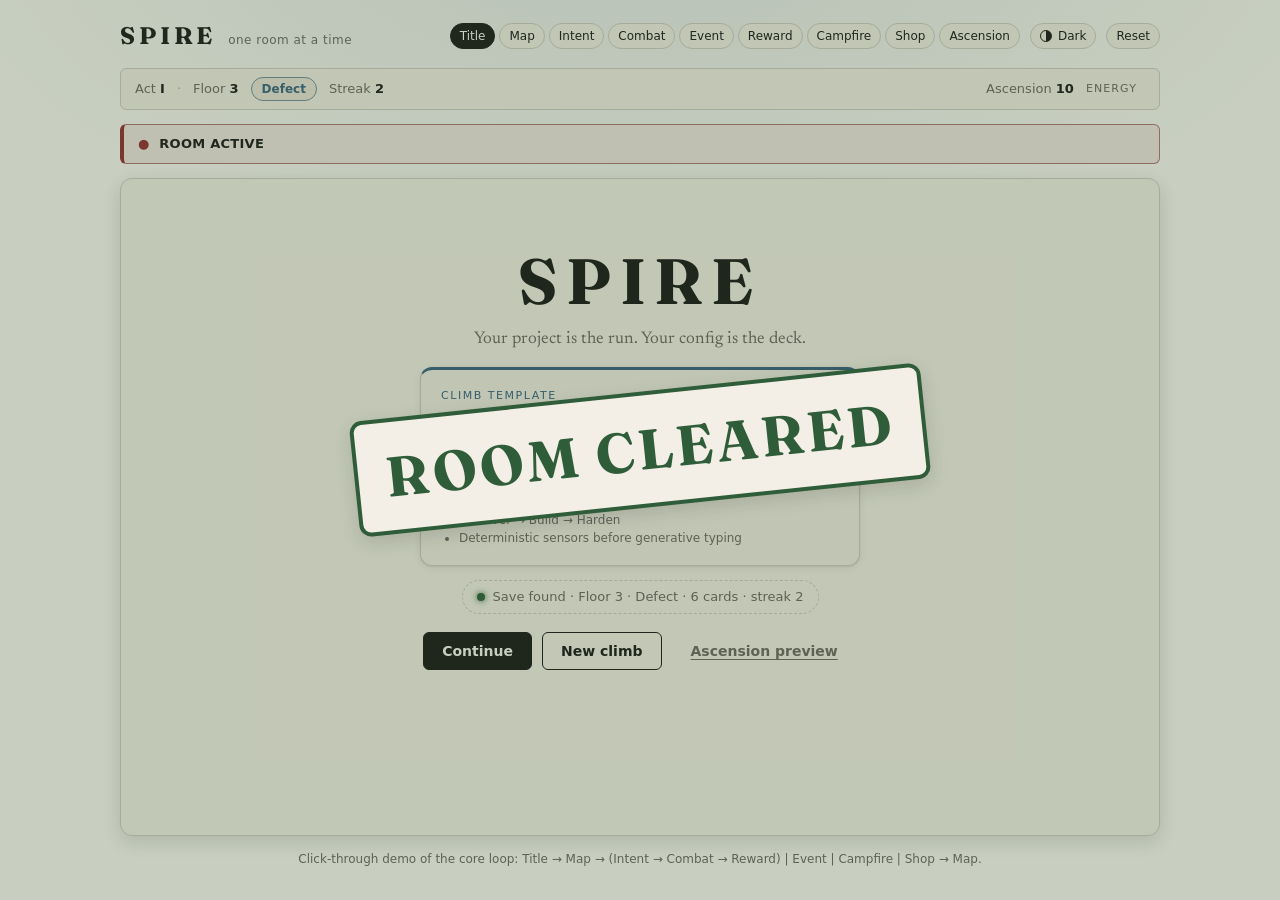
==== design/spire-ai/ui/demo/index.html @ dce278c0 "Add polished interactive Spire UI demo covering all nine facets Co-authored-by: halpie <hhalperin@us" ====
<!DOCTYPE html>
<html lang="en" data-theme="light">
<head>
  <meta charset="utf-8" />
  <meta name="viewport" content="width=device-width, initial-scale=1" />
  <title>Spire · Interactive demo</title>
  <meta name="description" content="Interactive click-through demo of the Spire roguelike UI — every facet, one room at a time." />
  <link rel="preconnect" href="https://fonts.googleapis.com" />
  <link rel="preconnect" href="https://fonts.gstatic.com" crossorigin />
  <link href="https://fonts.googleapis.com/css2?family=Fraunces:opsz,wght@9..144,500;9..144,600;9..144,700&family=Newsreader:opsz,wght@6..72,400;6..72,500&family=IBM+Plex+Mono:wght@400;500&display=swap" rel="stylesheet" />
  <link rel="stylesheet" href="demo.css" />
</head>
<body>
  <div class="app-shell">
    <!-- ====== TOP BAR ====== -->
    <header class="topbar">
      <div class="topbar-left">
        <span class="wordmark">SPIRE</span>
        <span class="wordmark-sub">one room at a time</span>
      </div>
      <div class="topbar-right">
        <nav class="jump" aria-label="Jump to facet">
          <button type="button" class="jump-btn" data-go="title">Title</button>
          <button type="button" class="jump-btn" data-go="map">Map</button>
          <button type="button" class="jump-btn" data-go="intent">Intent</button>
          <button type="button" class="jump-btn" data-go="combat">Combat</button>
          <button type="button" class="jump-btn" data-go="event">Event</button>
          <button type="button" class="jump-btn" data-go="reward">Reward</button>
          <button type="button" class="jump-btn" data-go="campfire">Campfire</button>
          <button type="button" class="jump-btn" data-go="shop">Shop</button>
          <button type="button" class="jump-btn" data-go="ascension">Ascension</button>
        </nav>
        <button type="button" class="icon-btn" id="btn-theme" aria-label="Toggle dark theme" title="Toggle theme">
          <span class="theme-dot"></span><span id="theme-label">Dark</span>
        </button>
        <button type="button" class="icon-btn" id="btn-reset" title="Reset run">Reset</button>
      </div>
    </header>

    <!-- ====== RUN CHROME ====== -->
    <div class="chrome" id="chrome" hidden>
      <span class="chrome-item">Act <strong id="chrome-act">I</strong></span>
      <span class="dot">·</span>
      <span class="chrome-item">Floor <strong id="chrome-floor">3</strong></span>
      <span class="chip class-chip" id="chrome-class">Defect</span>
      <span class="chrome-item">Streak <strong id="chrome-streak">2</strong></span>
      <span class="chrome-item chrome-asc">Ascension <strong id="chrome-asc">10</strong></span>
      <span class="chrome-energy" id="chrome-energy" hidden>
        <span class="chrome-energy-label">Energy</span>
        <span class="orb-row" id="chrome-orbs"></span>
      </span>
    </div>

    <!-- ====== ACTIVE-ROOM BANNER ====== -->
    <div class="banner" id="banner" role="status" hidden>
      <span class="banner-mark" aria-hidden="true">●</span>
      <span class="banner-text" id="banner-text">ROOM ACTIVE</span>
      <span class="banner-actions" id="banner-actions"></span>
    </div>

    <!-- ====== STAGE ====== -->
    <main class="stage" id="stage">

      <!-- ---------- TITLE ---------- -->
      <section class="screen is-active" data-screen="title" data-facet="map" aria-label="Title screen">
        <div class="title-hero">
          <div class="title-wordmark">SPIRE</div>
          <p class="title-tag">Your project is the run. Your config is the deck.</p>

          <article class="climb-card" tabindex="0">
            <div class="climb-card-tag">Climb template</div>
            <h2>Ship the stub</h2>
            <p>Act I · class detects on begin. The hero is the climb card, not splash art.</p>
            <ul class="climb-meta">
              <li>Discover → Build → Harden</li>
              <li>Deterministic sensors before generative typing</li>
            </ul>
          </article>

          <div class="save-strip" id="save-strip">
            <span class="save-dot" aria-hidden="true"></span>
            <span>Save found · Floor <span data-bind="floor">3</span> · Defect · <span data-bind="deck">6</span> cards · streak <span data-bind="streak">2</span></span>
          </div>

          <div class="title-actions">
            <button type="button" class="btn btn-solid" data-go="map">Continue</button>
            <button type="button" class="btn btn-ghost" data-action="new-climb">New climb</button>
            <button type="button" class="btn btn-link" data-go="ascension">Ascension preview</button>
          </div>
        </div>
      </section>

      <!-- ---------- MAP ---------- -->
      <section class="screen" data-screen="map" data-facet="map" aria-label="Map">
        <div class="facet-tab">Map</div>
        <div class="map-layout">
          <div class="map-graph-wrap">
            <h3 class="section-h">The climb</h3>
            <div class="map-graph" id="map-graph" role="group" aria-label="Map nodes"></div>
            <p class="hint">Shapes encode kind — color is secondary. Only reachable nodes are hittable.</p>
          </div>
          <aside class="map-rail">
            <h3 class="section-h">Selected · <span id="map-kind">—</span></h3>
            <p class="map-title" id="map-title"><strong>Pick a node</strong></p>
            <p class="map-prior" id="map-prior"></p>
            <p class="hint" id="map-hint">Hint only — not an order.</p>
            <div class="rail-actions">
              <button type="button" class="btn btn-solid" id="btn-enter" disabled>Enter node</button>
              <button type="button" class="btn btn-ghost" data-action="refresh-prior">Refresh prior</button>
            </div>
          </aside>
        </div>
      </section>

      <!-- ---------- INTENT ---------- -->
      <section class="screen" data-screen="intent" data-facet="intent" aria-label="Intent">
        <div class="facet-tab">Intent</div>
        <div class="intent-hero">
          <div class="enemy-sigil" id="intent-sigil" aria-hidden="true"></div>
          <div class="enemy-meta">
            <div class="enemy-kind" id="intent-kind">Elite · bug room</div>
            <h1 class="enemy-name" id="intent-name">Flaky Suite</h1>
          </div>
        </div>
        <div class="intent-bar" id="intent-bar">
          <span class="intent-icon" aria-hidden="true">⚠</span>
          <span><strong>Intent:</strong> <span id="intent-text">Will fail CI randomly if ignored.</span></span>
        </div>
        <p class="intent-blurb" id="intent-blurb">Clear by stabilizing the suite — not by quarantining tests.</p>
        <div class="acceptance">
          <div class="acceptance-label">Acceptance</div>
          <code id="intent-acceptance">python -m pytest -q → exit 0</code>
        </div>
        <div class="screen-actions">
          <button type="button" class="btn btn-solid" data-go="combat">Begin combat</button>
          <button type="button" class="btn btn-danger" data-action="flee">Flee</button>
        </div>
      </section>

      <!-- ---------- COMBAT ---------- -->
      <section class="screen" data-screen="combat" data-facet="combat" aria-label="Combat">
        <div class="facet-tab">Combat</div>
        <div class="combat-stage">
          <div class="enemy-block">
            <div class="enemy-sigil sm" id="combat-sigil" aria-hidden="true"></div>
            <div class="enemy-info">
              <h2 class="enemy-name" id="combat-name">Flaky Suite</h2>
              <div class="hp-meter" title="Room stability">
                <div class="hp-fill" id="combat-hp-fill"></div>
                <span class="hp-text" id="combat-hp-text">HP</span>
              </div>
              <div class="telegraph" id="combat-telegraph">Telegraph: CI roulette</div>
            </div>
          </div>
          <p class="combat-log" id="combat-log">Log: waiting for a play…</p>
        </div>

        <div class="hand-dock">
          <div class="hand-dock-head">
            <span class="section-h">Hand · legal only</span>
            <span class="energy-inline">Energy <span class="orb-row" id="combat-orbs"></span></span>
          </div>
          <div class="hand-fan" id="combat-hand"></div>
        </div>

        <div class="screen-actions">
          <button type="button" class="btn btn-solid" data-action="run-acceptance">Run acceptance</button>
          <button type="button" class="btn btn-ghost" data-action="end-turn">End turn</button>
          <button type="button" class="btn btn-danger" data-action="flee">Flee</button>
        </div>
      </section>

      <!-- ---------- EVENT ---------- -->
      <section class="screen" data-screen="event" data-facet="event" aria-label="Event">
        <div class="facet-tab">Event</div>
        <div class="event-hero">
          <h1 id="event-title">Just One More Requirement</h1>
          <p id="event-body">A stakeholder adds a “tiny” must-have before ship. Accepting expands this feature room into an elite.</p>
        </div>
        <div class="choice-stack" id="event-choices"></div>
        <p class="caption">This still counts as the room.</p>
      </section>

      <!-- ---------- REWARD ---------- -->
      <section class="screen" data-screen="reward" data-facet="reward" aria-label="Reward">
        <div class="facet-tab">Reward · Room cleared</div>
        <button type="button" class="skip-hero" id="btn-skip" data-action="skip-reward">
          <span class="skip-kicker">Skipping is skilled play</span>
          <span class="skip-main">Skip — take nothing</span>
        </button>
        <h3 class="section-h offers-h">Offers</h3>
        <div class="offer-row" id="reward-offers"></div>
        <p class="caption" id="reward-caption">Run stats · taken <span data-bind="taken">1</span> / skipped <span data-bind="skips">4</span> · deck <span data-bind="deck">6</span>/12</p>
      </section>

      <!-- ---------- CAMPFIRE ---------- -->
      <section class="screen" data-screen="campfire" data-facet="campfire" aria-label="Campfire">
        <div class="facet-tab">Campfire</div>
        <div class="camp-hero">
          <div class="camp-flame" aria-hidden="true">🔥</div>
          <div>
            <h1>Rest</h1>
            <div class="mode-switch" id="camp-modes" role="group" aria-label="Campfire mode">
              <button type="button" class="mode-btn is-on" data-action="camp-mode" data-mode="prune">Prune</button>
              <button type="button" class="mode-btn" data-action="camp-mode" data-mode="upgrade">Upgrade</button>
              <button type="button" class="mode-btn" data-action="camp-mode" data-mode="rest">Rest only</button>
            </div>
            <p class="hint" id="camp-hint">Burn dead weight. Unplayed cards sort first.</p>
          </div>
        </div>
        <div class="camp-list" id="camp-list"></div>
        <div class="screen-actions">
          <button type="button" class="btn btn-solid" id="btn-camp-confirm" disabled>Confirm prune</button>
          <button type="button" class="btn btn-ghost" data-action="camp-leave">Leave</button>
        </div>
      </section>

      <!-- ---------- SHOP ---------- -->
      <section class="screen" data-screen="shop" data-facet="shop" aria-label="Shop">
        <div class="facet-tab">Shop · Focus tokens <span data-bind="tokens">4</span></div>
        <div class="pack-hero">
          <div class="pack-brand" aria-hidden="true">TD</div>
          <div>
            <h1>Testing Discipline</h1>
            <p>Pack identity — cards that keep a suite honest.</p>
          </div>
        </div>
        <div class="ware-grid" id="shop-wares"></div>
        <p class="caption" id="shop-cap">Deck <span data-bind="deck">6</span>/12 · soft cap warns before overflow.</p>
        <div class="screen-actions">
          <button type="button" class="btn btn-solid" id="btn-buy" disabled>Buy selected</button>
          <button type="button" class="btn btn-ghost" data-action="shop-leave">Leave shop</button>
        </div>
      </section>

      <!-- ---------- ASCENSION ---------- -->
      <section class="screen" data-screen="ascension" data-facet="ascension" aria-label="Ascension">
        <div class="facet-tab">Ascension</div>
        <div class="asc-layout">
          <div class="asc-ladder" id="asc-ladder" role="group" aria-label="Ascension ladder"></div>
          <aside class="asc-detail">
            <h3 class="section-h">Selected · <span id="asc-label">A10</span></h3>
            <p id="asc-blurb">Lint and tests can block Stop. Coverage not yet enforced. Ascension only moves when you apply.</p>
            <div class="rail-actions">
              <button type="button" class="btn btn-solid" id="btn-apply-asc">Apply A10</button>
              <button type="button" class="btn btn-ghost" data-action="asc-cancel">Cancel</button>
            </div>
          </aside>
        </div>
      </section>

    </main>

    <footer class="foot">
      <span>Click-through demo of the core loop: Title → Map → (Intent → Combat → Reward) | Event | Campfire | Shop → Map.</span>
    </footer>
  </div>

  <!-- clear fanfare overlay -->
  <div class="fanfare" id="fanfare" hidden><span class="fanfare-stamp">ROOM CLEARED</span></div>

  <!-- toast -->
  <div class="toast" id="toast" role="status" aria-live="polite"></div>

  <script src="demo.js"></script>
</body>
</html>
---- design/spire-ai/ui/demo/demo.css ----
/* Spire — interactive demo styling.
   Builds on DESIGN_SYSTEM.md (paper/ink, one accent at a time, geometry over
   gradients). Adds StS-style interaction feel + an optional dark theme. */

/* ============================ TOKENS ============================ */
:root {
  /* palette (light "manuscript") */
  --paper: #f3efe6;
  --paper-2: #ece6da;
  --ink: #1c1916;
  --ink-soft: #2c2822;
  --muted: #6b645c;
  --line: #c9c1b4;
  --panel: #ebe4d8;
  --panel-2: #e2dacb;
  --danger: #8f2d2d;
  --safe: #2f5d3a;
  --gold: #9a7b34;

  /* class accents */
  --class-defect: #3a5f7a;
  --class-silent: #4a6741;
  --class-ironclad: #8a4b2e;
  --class-watcher: #5c4d7a;
  --class-colorless: #6b645c;

  /* facet accents */
  --facet-map: #3a5f7a;
  --facet-intent: #8a4b2e;
  --facet-combat: #8f2d2d;
  --facet-reward: #2f5d3a;
  --facet-campfire: #a65d2e;
  --facet-shop: #5c4d7a;
  --facet-ascension: #1c1916;
  --facet-event: #4a6741;

  --facet: var(--facet-map);
  --facet-tint: color-mix(in srgb, var(--facet) 12%, var(--paper));

  /* structure */
  --radius: 6px;
  --radius-lg: 12px;
  --shadow-1: 0 1px 2px rgba(28, 25, 22, 0.08), 0 2px 8px rgba(28, 25, 22, 0.06);
  --shadow-2: 0 6px 18px rgba(28, 25, 22, 0.14);
  --shadow-card: 0 10px 26px rgba(28, 25, 22, 0.22);

  /* type */
  --font-display: "Fraunces", "Iowan Old Style", Georgia, serif;
  --font-body: "Newsreader", Georgia, "Times New Roman", serif;
  --font-ui: ui-sans-serif, system-ui, "Segoe UI", Roboto, sans-serif;
  --font-mono: "IBM Plex Mono", ui-monospace, "SFMono-Regular", monospace;

  /* motion */
  --t-fast: 150ms;
  --t-mid: 280ms;
  --t-slow: 420ms;
  --ease: cubic-bezier(0.22, 0.61, 0.36, 1);
}

[data-theme="dark"] {
  --paper: #14110f;
  --paper-2: #1b1714;
  --ink: #f1ead9;
  --ink-soft: #ddd4c1;
  --muted: #9a9084;
  --line: #3a332c;
  --panel: #211c18;
  --panel-2: #2a231d;
  --danger: #d06a5b;
  --safe: #6fae7d;
  --gold: #d8b25f;

  --class-defect: #7fb0d0;
  --facet-map: #7fb0d0;
  --facet-intent: #d79a6a;
  --facet-combat: #d76a5f;
  --facet-reward: #7fc292;
  --facet-campfire: #e0955a;
  --facet-shop: #a996d6;
  --facet-ascension: #e8dcc4;
  --facet-event: #8fb583;

  --shadow-1: 0 1px 2px rgba(0, 0, 0, 0.5);
  --shadow-2: 0 8px 24px rgba(0, 0, 0, 0.55);
  --shadow-card: 0 14px 34px rgba(0, 0, 0, 0.6);
  --facet-tint: color-mix(in srgb, var(--facet) 16%, var(--paper));
}

* { box-sizing: border-box; }

html, body { height: 100%; }

body {
  margin: 0;
  font-family: var(--font-body);
  background:
    radial-gradient(1200px 600px at 50% -10%, var(--facet-tint), transparent 60%),
    var(--paper);
  color: var(--ink);
  line-height: 1.5;
  transition: background-color var(--t-mid) var(--ease);
  -webkit-font-smoothing: antialiased;
}

h1, h2, h3 { font-family: var(--font-display); font-weight: 600; margin: 0; }

/* ============================ SHELL ============================ */
.app-shell {
  max-width: 1080px;
  margin: 0 auto;
  padding: 18px 20px 32px;
  min-height: 100%;
  display: flex;
  flex-direction: column;
  gap: 14px;
}

.topbar {
  display: flex;
  align-items: center;
  justify-content: space-between;
  gap: 16px;
  flex-wrap: wrap;
}
.topbar-left { display: flex; align-items: baseline; gap: 12px; }
.wordmark {
  font-family: var(--font-display);
  font-weight: 700;
  font-size: 24px;
  letter-spacing: 0.16em;
}
.wordmark-sub { font-family: var(--font-ui); font-size: 12px; color: var(--muted); letter-spacing: 0.04em; }

.topbar-right { display: flex; align-items: center; gap: 10px; flex-wrap: wrap; }
.jump { display: flex; gap: 4px; flex-wrap: wrap; }
.jump-btn, .icon-btn {
  font-family: var(--font-ui);
  font-size: 12px;
  border: 1px solid var(--line);
  background: var(--panel);
  color: var(--ink);
  padding: 5px 9px;
  border-radius: 999px;
  cursor: pointer;
  transition: background-color var(--t-fast) var(--ease), border-color var(--t-fast) var(--ease), color var(--t-fast) var(--ease);
}
.jump-btn:hover, .icon-btn:hover { border-color: var(--ink); }
.jump-btn.is-current { background: var(--ink); color: var(--paper); border-color: var(--ink); }
.icon-btn { display: inline-flex; align-items: center; gap: 6px; }
.theme-dot {
  width: 12px; height: 12px; border-radius: 50%;
  border: 1px solid var(--ink);
  background: conic-gradient(var(--ink) 0 50%, transparent 50% 100%);
}

/* ============================ CHROME ============================ */
.chrome {
  display: flex; align-items: center; gap: 12px; flex-wrap: wrap;
  font-family: var(--font-ui); font-size: 13px; color: var(--muted);
  padding: 8px 14px;
  border: 1px solid var(--line);
  border-radius: var(--radius);
  background: var(--panel);
}
.chrome strong { color: var(--ink); font-weight: 600; }
.chrome .dot { opacity: 0.5; }
.chip {
  font-family: var(--font-ui); font-size: 12px;
  padding: 2px 10px; border-radius: 999px;
  border: 1px solid var(--line); background: var(--panel-2); color: var(--ink);
}
.class-chip { border-color: color-mix(in srgb, var(--class-defect) 60%, var(--line)); color: var(--class-defect); font-weight: 600; }
.chrome-asc { margin-left: auto; }
.chrome-energy { display: inline-flex; align-items: center; gap: 8px; }
.chrome-energy-label { text-transform: uppercase; letter-spacing: 0.1em; font-size: 11px; }

.orb-row { display: inline-flex; gap: 5px; align-items: center; }
.orb {
  width: 16px; height: 16px; border-radius: 50%;
  border: 1.5px solid var(--facet-combat);
  background: radial-gradient(circle at 35% 30%, color-mix(in srgb, var(--facet-combat) 70%, white), var(--facet-combat));
  box-shadow: 0 0 6px color-mix(in srgb, var(--facet-combat) 40%, transparent);
}
.orb.spent { background: transparent; box-shadow: none; opacity: 0.4; }

/* ============================ BANNER ============================ */
.banner {
  display: flex; align-items: center; gap: 10px;
  border: 1px solid color-mix(in srgb, var(--facet-combat) 55%, var(--line));
  border-left: 4px solid var(--facet-combat);
  background: color-mix(in srgb, var(--facet-combat) 10%, var(--paper));
  padding: 9px 14px; border-radius: var(--radius);
  font-family: var(--font-ui); font-size: 13px;
}
.banner-mark { color: var(--facet-combat); animation: pulse 1.6s var(--ease) infinite; }
.banner-text { font-weight: 600; letter-spacing: 0.02em; }
.banner-actions { margin-left: auto; display: flex; gap: 10px; align-items: center; }
.banner-actions a { color: var(--ink); font-weight: 600; cursor: pointer; }
.banner-actions .flee-link { color: var(--danger); }

/* ============================ STAGE ============================ */
.stage {
  position: relative;
  border: 1px solid var(--line);
  border-radius: var(--radius-lg);
  background: var(--paper-2);
  box-shadow: var(--shadow-2);
  min-height: 560px;
  overflow: hidden;
  flex: 1;
}

.screen {
  display: none;
  flex-direction: column;
  gap: 16px;
  padding: 26px 28px 24px;
  min-height: 560px;
}
.screen.is-active { display: flex; animation: screen-in var(--t-mid) var(--ease); }

.facet-tab {
  align-self: flex-start;
  font-family: var(--font-ui);
  font-size: 11px; letter-spacing: 0.16em; text-transform: uppercase;
  color: var(--paper);
  background: var(--facet);
  padding: 5px 12px; border-radius: 999px;
  box-shadow: var(--shadow-1);
}
.section-h {
  font-family: var(--font-ui); font-size: 12px; font-weight: 600;
  letter-spacing: 0.12em; text-transform: uppercase; color: var(--muted);
}
.hint { font-family: var(--font-ui); font-size: 12px; color: var(--muted); margin: 0; }
.caption { font-family: var(--font-ui); font-size: 12px; color: var(--muted); margin: 0; }

/* ============================ BUTTONS ============================ */
.btn {
  font-family: var(--font-ui); font-size: 14px; font-weight: 600;
  border: 1.5px solid var(--ink);
  background: var(--ink); color: var(--paper);
  padding: 10px 18px; border-radius: var(--radius);
  cursor: pointer;
  transition: transform var(--t-fast) var(--ease), box-shadow var(--t-fast) var(--ease),
    background-color var(--t-fast) var(--ease), opacity var(--t-fast) var(--ease);
}
.btn:hover { transform: translateY(-1px); box-shadow: var(--shadow-1); }
.btn:active { transform: translateY(0); }
.btn:focus-visible { outline: 2px solid var(--facet); outline-offset: 2px; }
.btn:disabled { opacity: 0.4; cursor: not-allowed; transform: none; box-shadow: none; }
.btn-ghost { background: transparent; color: var(--ink); }
.btn-danger { background: transparent; border-color: var(--danger); color: var(--danger); }
.btn-link { background: transparent; border-color: transparent; color: var(--muted); text-decoration: underline; text-underline-offset: 3px; }
.btn-link:hover { color: var(--ink); box-shadow: none; }

.screen-actions { margin-top: auto; display: flex; gap: 10px; flex-wrap: wrap; align-items: center; }
.rail-actions { display: flex; gap: 10px; flex-wrap: wrap; margin-top: 14px; }

/* ============================ TITLE ============================ */
.title-hero { display: flex; flex-direction: column; align-items: center; text-align: center; gap: 14px; margin: auto 0; }
.title-wordmark { font-family: var(--font-display); font-weight: 700; font-size: 64px; letter-spacing: 0.14em; line-height: 1; }
.title-tag { font-size: 17px; color: var(--muted); margin: 0; }
.climb-card {
  width: min(440px, 100%); text-align: left;
  border: 1px solid var(--line); border-top: 3px solid var(--facet-map);
  background: var(--panel); border-radius: var(--radius-lg);
  padding: 18px 20px; box-shadow: var(--shadow-1);
  transition: transform var(--t-fast) var(--ease), box-shadow var(--t-fast) var(--ease);
}
.climb-card:hover, .climb-card:focus-visible { transform: translateY(-3px); box-shadow: var(--shadow-2); outline: none; }
.climb-card-tag { font-family: var(--font-ui); font-size: 11px; letter-spacing: 0.14em; text-transform: uppercase; color: var(--facet-map); }
.climb-card h2 { font-size: 26px; margin: 4px 0 6px; }
.climb-card p { margin: 0 0 10px; color: var(--muted); }
.climb-meta { font-family: var(--font-ui); font-size: 12px; color: var(--muted); margin: 0; padding-left: 18px; }
.save-strip {
  display: inline-flex; align-items: center; gap: 8px;
  font-family: var(--font-ui); font-size: 13px; color: var(--muted);
  border: 1px dashed var(--line); border-radius: 999px; padding: 6px 14px;
}
.save-dot { width: 8px; height: 8px; border-radius: 50%; background: var(--safe); box-shadow: 0 0 6px var(--safe); }
.title-actions { display: flex; gap: 10px; flex-wrap: wrap; justify-content: center; margin-top: 4px; }

/* ============================ MAP ============================ */
.map-layout { display: grid; grid-template-columns: 1.5fr 1fr; gap: 22px; flex: 1; }
.map-graph-wrap { display: flex; flex-direction: column; gap: 12px; }
.map-graph {
  position: relative; flex: 1;
  display: flex; align-items: center; gap: 0; flex-wrap: nowrap;
  padding: 24px 8px; overflow-x: auto;
  border: 1px solid var(--line); border-radius: var(--radius-lg);
  background:
    linear-gradient(90deg, transparent, color-mix(in srgb, var(--facet-map) 5%, transparent)),
    var(--panel);
}
.map-seg { display: flex; align-items: center; }
.map-link { width: 34px; height: 3px; background: var(--line); border-radius: 3px; }
.map-link.lit { background: var(--facet-map); }
.node {
  position: relative; flex: none;
  width: 52px; height: 52px;
  display: grid; place-items: center;
  border: 2px solid var(--ink); background: var(--panel-2);
  color: var(--ink); font-family: var(--font-ui); font-size: 11px; font-weight: 600;
  cursor: pointer; appearance: none;
  transition: transform var(--t-fast) var(--ease), box-shadow var(--t-fast) var(--ease), background-color var(--t-fast) var(--ease);
}
.node.circle { border-radius: 50%; }
.node.diamond { border-radius: 4px; transform: rotate(45deg); }
.node.diamond span { transform: rotate(-45deg); }
.node.hex { clip-path: polygon(25% 6%, 75% 6%, 100% 50%, 75% 94%, 25% 94%, 0 50%); }
.node.camp { border-radius: 12px; }
.node.boss { width: 66px; height: 66px; border-width: 3px; border-radius: 50%; box-shadow: inset 0 0 0 3px var(--paper-2); }
.node.done { opacity: 0.4; border-style: dashed; }
.node.reachable { border-color: var(--facet-map); box-shadow: 0 0 0 4px color-mix(in srgb, var(--facet-map) 22%, transparent); animation: node-pulse 2s var(--ease) infinite; }
.node.reachable.circle, .node.reachable.diamond, .node.reachable.hex, .node.reachable.camp, .node.reachable.boss { color: var(--facet-map); }
.node:hover:not(:disabled) { transform: scale(1.08); }
.node.diamond:hover:not(:disabled) { transform: rotate(45deg) scale(1.08); }
.node.selected { background: var(--facet-map); color: var(--paper); border-color: var(--facet-map); animation: none; }
.node.selected span { color: var(--paper); }
.node:disabled { cursor: not-allowed; }
.node:not(.reachable):not(.selected):disabled { opacity: 0.34; }
.node:focus-visible { outline: 2px solid var(--facet-map); outline-offset: 3px; }

.map-rail {
  border: 1px solid var(--line); border-radius: var(--radius-lg);
  background: var(--panel); padding: 18px; display: flex; flex-direction: column;
}
.map-title { font-family: var(--font-body); font-size: 18px; margin: 8px 0 6px; }
.map-prior { font-family: var(--font-ui); font-size: 13px; color: var(--muted); margin: 0 0 6px; }

/* ============================ INTENT ============================ */
.intent-hero { display: flex; align-items: center; gap: 18px; }
.enemy-sigil {
  width: 96px; height: 96px; flex: none; border-radius: 18px;
  border: 2px solid var(--facet-intent);
  background:
    radial-gradient(circle at 30% 25%, color-mix(in srgb, var(--facet-intent) 30%, var(--panel)), var(--panel)),
    var(--panel);
  box-shadow: inset 0 0 0 6px var(--paper-2), var(--shadow-1);
  position: relative;
}
.enemy-sigil::after {
  content: ""; position: absolute; inset: 26px;
  border: 3px solid var(--facet-intent); border-radius: 6px; transform: rotate(45deg); opacity: 0.7;
}
.enemy-sigil.sm { width: 64px; height: 64px; border-radius: 12px; }
.enemy-sigil.sm::after { inset: 16px; border-width: 2px; }
.enemy-kind { font-family: var(--font-ui); font-size: 12px; letter-spacing: 0.1em; text-transform: uppercase; color: var(--facet-intent); }
.enemy-name { font-size: 34px; letter-spacing: 0.02em; }
.intent-bar {
  display: flex; align-items: center; gap: 10px;
  border: 2px solid var(--ink); border-radius: var(--radius);
  background: var(--panel); padding: 12px 14px; font-size: 16px;
  animation: intent-reveal var(--t-slow) var(--ease);
}
.intent-icon { color: var(--facet-intent); font-size: 18px; }
.intent-blurb { margin: 0; color: var(--muted); max-width: 54ch; }
.acceptance { border-radius: var(--radius); overflow: hidden; border: 1px solid var(--ink); max-width: 560px; }
.acceptance-label {
  font-family: var(--font-ui); font-size: 11px; letter-spacing: 0.12em; text-transform: uppercase;
  background: var(--ink); color: var(--paper); padding: 5px 12px;
}
.acceptance code {
  display: block; font-family: var(--font-mono); font-size: 13px;
  background: #100e0c; color: #efe7d6; padding: 12px 14px;
}

/* ============================ COMBAT ============================ */
.combat-stage {
  border: 1px solid var(--line); border-radius: var(--radius-lg);
  background: linear-gradient(180deg, color-mix(in srgb, var(--facet-combat) 8%, var(--panel)), var(--panel));
  padding: 18px; display: flex; flex-direction: column; gap: 12px;
}
.enemy-block { display: flex; gap: 16px; align-items: center; }
.enemy-info { flex: 1; }
.enemy-info .enemy-name { font-size: 24px; }
.hp-meter {
  position: relative; height: 20px; margin: 8px 0;
  border: 1.5px solid var(--ink); border-radius: 999px; overflow: hidden; background: var(--panel-2);
}
.hp-fill {
  position: absolute; inset: 0; right: auto; width: 100%;
  background: linear-gradient(90deg, var(--facet-combat), color-mix(in srgb, var(--facet-combat) 70%, var(--danger)));
  transition: width var(--t-slow) var(--ease);
}
.hp-text {
  position: absolute; inset: 0; display: grid; place-items: center;
  font-family: var(--font-ui); font-size: 11px; font-weight: 600; color: var(--paper);
  mix-blend-mode: difference;
}
.telegraph { font-family: var(--font-ui); font-size: 13px; color: var(--facet-combat); font-weight: 600; }
.combat-log { font-family: var(--font-mono); font-size: 12px; color: var(--muted); margin: 0; min-height: 1.4em; }

.hand-dock { display: flex; flex-direction: column; gap: 8px; }
.hand-dock-head { display: flex; align-items: center; justify-content: space-between; }
.energy-inline { font-family: var(--font-ui); font-size: 12px; color: var(--muted); display: inline-flex; gap: 8px; align-items: center; }
.hand-fan {
  display: flex; justify-content: center; align-items: flex-end;
  gap: 0; min-height: 220px; padding: 20px 0 8px; perspective: 1200px;
}
.play-card {
  --rot: 0deg; --ty: 0px; --tx: 0px;
  position: relative; flex: none;
  width: 150px; height: 200px; margin: 0 -18px;
  border: 1px solid var(--ink); border-radius: 12px;
  background: linear-gradient(180deg, var(--paper), var(--panel));
  box-shadow: var(--shadow-card);
  padding: 12px 12px 10px;
  transform: translateX(var(--tx)) translateY(var(--ty)) rotate(var(--rot));
  transform-origin: bottom center;
  transition: transform var(--t-mid) var(--ease), box-shadow var(--t-mid) var(--ease), opacity var(--t-mid) var(--ease);
  cursor: pointer; text-align: left;
}
.play-card:hover:not(:disabled), .play-card:focus-visible:not(:disabled) {
  transform: translateX(var(--tx)) translateY(-28px) rotate(0deg) scale(1.06);
  z-index: 5; outline: none;
}
.play-card:focus-visible { box-shadow: 0 0 0 3px var(--facet-combat), var(--shadow-card); }
.play-card .cost {
  position: absolute; top: -10px; left: -10px;
  width: 32px; height: 32px; border-radius: 50%;
  display: grid; place-items: center;
  font-family: var(--font-ui); font-weight: 700; font-size: 14px;
  color: var(--paper);
  background: radial-gradient(circle at 35% 30%, color-mix(in srgb, var(--facet-combat) 70%, white), var(--facet-combat));
  border: 2px solid var(--paper); box-shadow: var(--shadow-1);
}
.play-card .notch {
  position: absolute; top: 10px; right: 10px;
  width: 10px; height: 10px; transform: rotate(45deg);
  border: 1.5px solid var(--ink);
}
.play-card.rare .notch { background: var(--gold); border-color: var(--gold); }
.play-card.uncommon .notch { background: var(--facet-map); border-color: var(--facet-map); }
.play-card h4 { font-family: var(--font-display); font-size: 15px; margin: 8px 0 6px; }
.play-card .body { font-size: 13px; color: var(--ink-soft); }
.play-card .rtype { position: absolute; bottom: 10px; left: 12px; font-family: var(--font-ui); font-size: 10px; letter-spacing: 0.1em; text-transform: uppercase; color: var(--muted); }
.play-card:disabled { cursor: not-allowed; }
.play-card.illegal { filter: grayscale(0.85); opacity: 0.5; }
.play-card.too-costly { opacity: 0.55; }
.play-card.committing { animation: card-commit var(--t-slow) var(--ease); }

/* ============================ EVENT ============================ */
.event-hero { max-width: 60ch; }
.event-hero h1 { font-size: 30px; margin-bottom: 8px; }
.event-hero p { margin: 0; font-size: 17px; color: var(--ink-soft); }
.choice-stack { display: grid; gap: 10px; max-width: 620px; }
.choice {
  text-align: left; width: 100%;
  border: 1px solid var(--line); border-left: 3px solid var(--facet-event);
  background: var(--panel); border-radius: var(--radius);
  padding: 12px 16px; cursor: pointer;
  font-family: var(--font-body);
  transition: transform var(--t-fast) var(--ease), box-shadow var(--t-fast) var(--ease), border-color var(--t-fast) var(--ease);
}
.choice:hover, .choice:focus-visible { transform: translateX(3px); box-shadow: var(--shadow-1); outline: none; }
.choice.greedy { border-left-color: var(--danger); }
.choice .c-label { font-family: var(--font-display); font-size: 16px; font-weight: 600; display: block; }
.choice .c-consequence { font-family: var(--font-ui); font-size: 13px; color: var(--muted); }

/* ============================ REWARD ============================ */
.skip-hero {
  width: 100%; border: 2px solid var(--safe); border-radius: var(--radius-lg);
  background: color-mix(in srgb, var(--safe) 12%, var(--paper));
  color: var(--ink); padding: 26px; cursor: pointer;
  display: flex; flex-direction: column; align-items: center; gap: 6px;
  transition: transform var(--t-fast) var(--ease), box-shadow var(--t-fast) var(--ease);
}
.skip-hero:hover { transform: translateY(-2px); box-shadow: var(--shadow-2); }
.skip-hero:focus-visible { outline: 3px solid var(--safe); outline-offset: 3px; }
.skip-kicker { font-family: var(--font-ui); font-size: 12px; letter-spacing: 0.12em; text-transform: uppercase; color: var(--safe); }
.skip-main { font-family: var(--font-display); font-size: 30px; font-weight: 700; }
.offers-h { margin-top: 4px; }
.offer-row { display: flex; gap: 14px; flex-wrap: wrap; }
.offer {
  width: 180px; text-align: left;
  border: 1px solid var(--line); border-radius: var(--radius);
  background: var(--panel); padding: 14px; cursor: pointer;
  position: relative;
  transition: transform var(--t-fast) var(--ease), box-shadow var(--t-fast) var(--ease);
}
.offer:hover, .offer:focus-visible { transform: translateY(-3px); box-shadow: var(--shadow-2); outline: none; }
.offer h4 { font-family: var(--font-display); font-size: 16px; margin: 0 0 6px; }
.offer .rarity { font-family: var(--font-ui); font-size: 12px; color: var(--muted); }
.offer .notch { position: absolute; top: 12px; right: 12px; width: 10px; height: 10px; transform: rotate(45deg); border: 1.5px solid var(--ink); }
.offer.rare .notch { background: var(--gold); border-color: var(--gold); }
.offer.uncommon .notch { background: var(--facet-map); border-color: var(--facet-map); }

/* ============================ CAMPFIRE ============================ */
.camp-hero { display: flex; gap: 18px; align-items: center; }
.camp-flame {
  width: 66px; height: 66px; flex: none; display: grid; place-items: center;
  font-size: 30px; border-radius: 16px; background: var(--panel);
  border: 2px solid var(--facet-campfire);
  box-shadow: 0 0 20px color-mix(in srgb, var(--facet-campfire) 30%, transparent);
}
.camp-hero h1 { font-size: 28px; margin-bottom: 8px; }
.mode-switch { display: inline-flex; border: 1px solid var(--line); border-radius: 999px; overflow: hidden; }
.mode-btn {
  font-family: var(--font-ui); font-size: 13px; font-weight: 600;
  border: none; background: var(--panel); color: var(--muted);
  padding: 7px 16px; cursor: pointer; transition: background-color var(--t-fast) var(--ease), color var(--t-fast) var(--ease);
}
.mode-btn + .mode-btn { border-left: 1px solid var(--line); }
.mode-btn.is-on { background: var(--facet-campfire); color: var(--paper); }
.mode-btn:focus-visible { outline: 2px solid var(--facet-campfire); outline-offset: -2px; }
.camp-list { border: 1px solid var(--line); border-radius: var(--radius-lg); background: var(--panel); overflow: hidden; }
.deck-row {
  display: flex; align-items: center; justify-content: space-between; gap: 12px;
  width: 100%; text-align: left; border: none; background: transparent;
  border-bottom: 1px solid var(--line); padding: 12px 16px;
  font-family: var(--font-body); font-size: 15px; color: var(--ink);
  cursor: pointer; transition: background-color var(--t-fast) var(--ease);
}
.deck-row:last-child { border-bottom: none; }
.deck-row:hover:not(:disabled) { background: var(--panel-2); }
.deck-row:disabled { cursor: default; }
.deck-row.selected { background: color-mix(in srgb, var(--facet-campfire) 16%, var(--panel)); box-shadow: inset 3px 0 0 var(--facet-campfire); }
.deck-row .meta { font-family: var(--font-ui); font-size: 12px; color: var(--muted); }
.deck-row .unplayed { color: var(--facet-campfire); font-weight: 600; }

/* ============================ SHOP ============================ */
.pack-hero { display: flex; gap: 16px; align-items: center; }
.pack-brand {
  width: 66px; height: 66px; flex: none; display: grid; place-items: center;
  font-family: var(--font-display); font-weight: 700; font-size: 22px;
  color: var(--paper); background: var(--facet-shop); border-radius: 14px;
  box-shadow: var(--shadow-1);
}
.pack-hero h1 { font-size: 26px; }
.pack-hero p { margin: 4px 0 0; color: var(--muted); }
.ware-grid { display: grid; grid-template-columns: repeat(auto-fill, minmax(180px, 1fr)); gap: 14px; }
.ware {
  text-align: left; border: 1px solid var(--line); border-radius: var(--radius);
  background: var(--panel); padding: 14px; cursor: pointer; position: relative;
  transition: transform var(--t-fast) var(--ease), box-shadow var(--t-fast) var(--ease), border-color var(--t-fast) var(--ease);
}
.ware:hover, .ware:focus-visible { transform: translateY(-3px); box-shadow: var(--shadow-2); outline: none; }
.ware.selected { border-color: var(--facet-shop); box-shadow: 0 0 0 2px color-mix(in srgb, var(--facet-shop) 40%, transparent); }
.ware h4 { font-family: var(--font-display); font-size: 16px; margin: 0 0 6px; }
.ware .kind { font-family: var(--font-ui); font-size: 11px; letter-spacing: 0.1em; text-transform: uppercase; color: var(--muted); }
.ware .price {
  position: absolute; top: 12px; right: 12px;
  font-family: var(--font-ui); font-weight: 700; font-size: 13px; color: var(--gold);
  display: inline-flex; align-items: center; gap: 4px;
}
.ware .price::before { content: "◆"; }

/* ============================ ASCENSION ============================ */
.asc-layout { display: grid; grid-template-columns: 1.3fr 1fr; gap: 22px; flex: 1; }
.asc-ladder { display: flex; flex-direction: column; gap: 8px; }
.rung {
  display: flex; align-items: center; gap: 12px; text-align: left; width: 100%;
  border: 1px solid var(--line); border-radius: var(--radius);
  background: var(--panel); padding: 12px 16px; cursor: pointer;
  font-family: var(--font-body); font-size: 15px; color: var(--ink);
  transition: transform var(--t-fast) var(--ease), border-color var(--t-fast) var(--ease), background-color var(--t-fast) var(--ease);
}
.rung:hover, .rung:focus-visible { transform: translateX(3px); outline: none; border-color: var(--ink); }
.rung.picked { border-color: var(--ink); border-width: 2px; background: var(--paper); box-shadow: var(--shadow-1); }
.rung .tier { font-family: var(--font-display); font-weight: 700; min-width: 46px; }
.rung .applied-tag { margin-left: auto; font-family: var(--font-ui); font-size: 11px; letter-spacing: 0.08em; text-transform: uppercase; color: var(--safe); }
.asc-detail { border: 1px solid var(--line); border-radius: var(--radius-lg); background: var(--panel); padding: 18px; display: flex; flex-direction: column; }
.asc-detail p { color: var(--ink-soft); }

/* ============================ FANFARE / TOAST ============================ */
.fanfare {
  position: fixed; inset: 0; display: grid; place-items: center;
  background: color-mix(in srgb, var(--safe) 22%, transparent);
  z-index: 40; pointer-events: none;
}
.fanfare-stamp {
  font-family: var(--font-display); font-weight: 700; font-size: 56px; letter-spacing: 0.06em;
  color: var(--safe); border: 4px solid var(--safe); border-radius: 12px;
  padding: 12px 28px; background: var(--paper);
  transform: rotate(-6deg); box-shadow: var(--shadow-2);
  animation: stamp var(--t-slow) var(--ease);
}
.toast {
  position: fixed; bottom: 24px; left: 50%; transform: translateX(-50%) translateY(12px);
  background: var(--ink); color: var(--paper);
  font-family: var(--font-ui); font-size: 13px; font-weight: 500;
  padding: 11px 18px; border-radius: 999px; box-shadow: var(--shadow-2);
  opacity: 0; pointer-events: none; z-index: 50;
  transition: opacity var(--t-mid) var(--ease), transform var(--t-mid) var(--ease);
}
.toast.show { opacity: 1; transform: translateX(-50%) translateY(0); }

.foot { font-family: var(--font-ui); font-size: 12px; color: var(--muted); text-align: center; }

/* ============================ ANIMATIONS ============================ */
@keyframes screen-in { from { opacity: 0; transform: translateY(10px); } to { opacity: 1; transform: translateY(0); } }
@keyframes intent-reveal { from { opacity: 0; transform: translateX(-12px); } to { opacity: 1; transform: translateX(0); } }
@keyframes card-commit { 0% { transform: translateY(-28px) scale(1.06); } 40% { transform: translateY(-90px) scale(1.1); opacity: 1; } 100% { transform: translateY(-140px) scale(0.9); opacity: 0; } }
@keyframes pulse { 0%, 100% { opacity: 1; } 50% { opacity: 0.35; } }
@keyframes node-pulse { 0%, 100% { box-shadow: 0 0 0 4px color-mix(in srgb, var(--facet-map) 22%, transparent); } 50% { box-shadow: 0 0 0 8px color-mix(in srgb, var(--facet-map) 10%, transparent); } }
@keyframes stamp { 0% { opacity: 0; transform: rotate(-6deg) scale(1.5); } 30% { opacity: 1; } 100% { opacity: 1; transform: rotate(-6deg) scale(1); } }

/* ============================ RESPONSIVE ============================ */
@media (max-width: 780px) {
  .map-layout, .asc-layout { grid-template-columns: 1fr; }
  .jump { display: none; }
  .title-wordmark { font-size: 46px; }
  .play-card { width: 128px; height: 176px; margin: 0 -12px; }
}

/* ============================ REDUCED MOTION ============================ */
@media (prefers-reduced-motion: reduce) {
  *, *::before, *::after { animation-duration: 0.001ms !important; animation-iteration-count: 1 !important; transition-duration: 0.001ms !important; }
  .screen.is-active { animation: none; }
  .btn:hover, .node:hover, .play-card:hover, .offer:hover, .ware:hover, .choice:hover, .climb-card:hover, .skip-hero:hover { transform: none; }
}
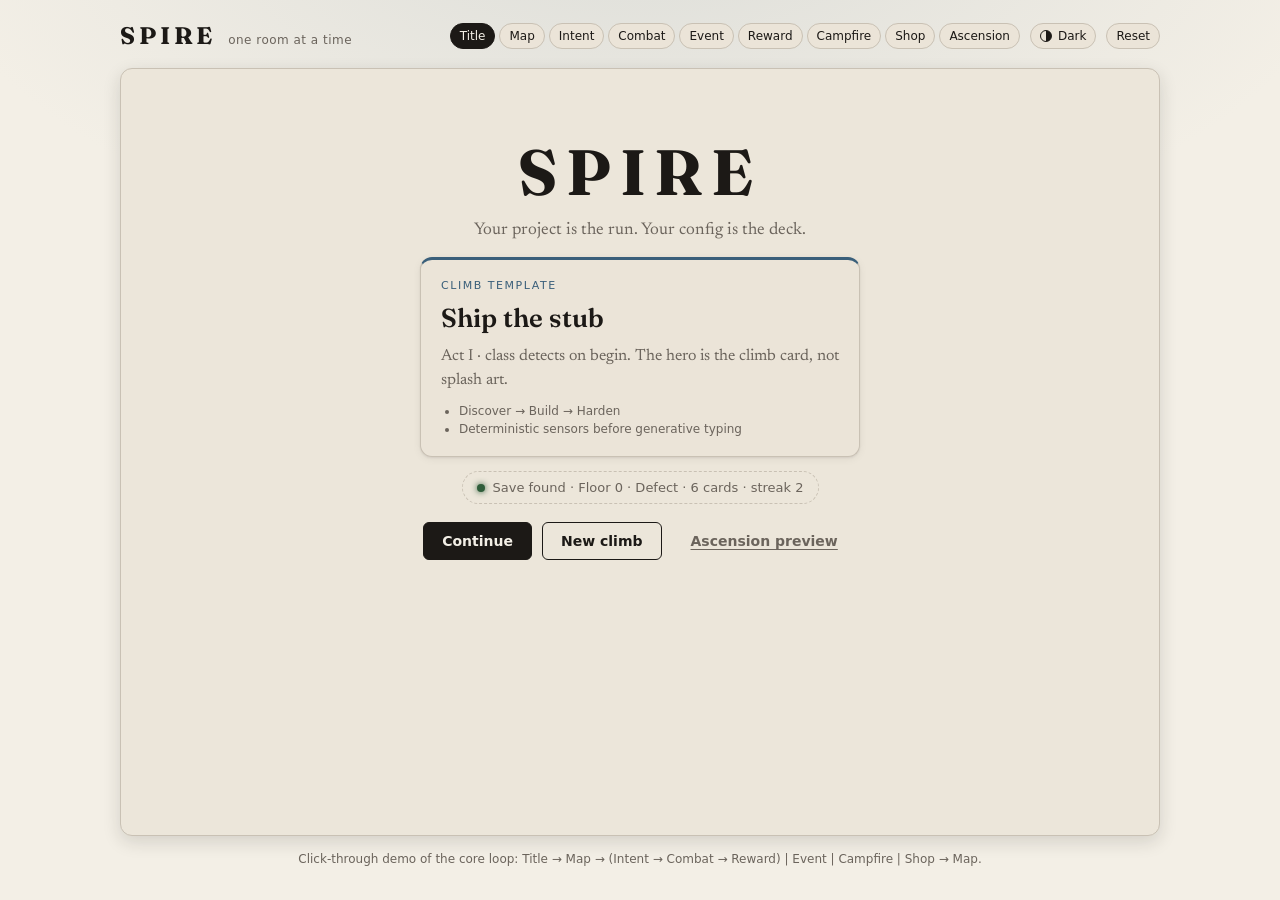
==== commit 33ceefb3: "Wire the demo map to generated branching maps with edge-legal traversal The Map facet now renders a " ====
--- a/design/spire-ai/ui/demo/index.html
+++ b/design/spire-ai/ui/demo/index.html
@@ -44,6 +44,7 @@
       <span class="chrome-item">Floor <strong id="chrome-floor">3</strong></span>
       <span class="chip class-chip" id="chrome-class">Defect</span>
       <span class="chrome-item">Streak <strong id="chrome-streak">2</strong></span>
+      <span class="chrome-item">Deck <strong id="chrome-deck">6/12</strong></span>
       <span class="chrome-item chrome-asc">Ascension <strong id="chrome-asc">10</strong></span>
       <span class="chrome-energy" id="chrome-energy" hidden>
         <span class="chrome-energy-label">Energy</span>
@@ -95,9 +96,15 @@
         <div class="facet-tab">Map</div>
         <div class="map-layout">
           <div class="map-graph-wrap">
-            <h3 class="section-h">The climb</h3>
-            <div class="map-graph" id="map-graph" role="group" aria-label="Map nodes"></div>
-            <p class="hint">Shapes encode kind — color is secondary. Only reachable nodes are hittable.</p>
+            <div class="boss-header">
+              <span class="boss-label">Act boss</span>
+              <strong id="map-boss">Unclear Requirements</strong>
+              <span class="hint" id="map-act">Act I · seed 0</span>
+            </div>
+            <div class="map-graph" id="map-graph">
+              <div class="map-canvas" id="map-canvas" role="group" aria-label="Map nodes"></div>
+            </div>
+            <p class="hint">Floor 1 at the bottom. You may only move along an edge from where you stand.</p>
           </div>
           <aside class="map-rail">
             <h3 class="section-h">Selected · <span id="map-kind">—</span></h3>
@@ -183,10 +190,11 @@
 
       <!-- ---------- REWARD ---------- -->
       <section class="screen" data-screen="reward" data-facet="reward" aria-label="Reward">
-        <div class="facet-tab">Reward · Room cleared</div>
+        <div class="facet-tab" id="reward-tab">Reward · Room cleared</div>
         <button type="button" class="skip-hero" id="btn-skip" data-action="skip-reward">
           <span class="skip-kicker">Skipping is skilled play</span>
-          <span class="skip-main">Skip — take nothing</span>
+          <span class="skip-main" id="skip-main">Skip — take nothing</span>
+          <span class="skip-payout" id="skip-payout">+2 focus</span>
         </button>
         <h3 class="section-h offers-h">Offers</h3>
         <div class="offer-row" id="reward-offers"></div>
@@ -199,13 +207,12 @@
         <div class="camp-hero">
           <div class="camp-flame" aria-hidden="true">🔥</div>
           <div>
-            <h1>Rest</h1>
+            <h1>Campfire</h1>
             <div class="mode-switch" id="camp-modes" role="group" aria-label="Campfire mode">
               <button type="button" class="mode-btn is-on" data-action="camp-mode" data-mode="prune">Prune</button>
-              <button type="button" class="mode-btn" data-action="camp-mode" data-mode="upgrade">Upgrade</button>
-              <button type="button" class="mode-btn" data-action="camp-mode" data-mode="rest">Rest only</button>
-            </div>
-            <p class="hint" id="camp-hint">Burn dead weight. Unplayed cards sort first.</p>
+              <button type="button" class="mode-btn" data-action="camp-mode" data-mode="smith">Smith</button>
+            </div>
+            <p class="hint" id="camp-hint">Prune removes a card for good. Unplayed cards sort first.</p>
           </div>
         </div>
         <div class="camp-list" id="camp-list"></div>
@@ -262,6 +269,7 @@
   <!-- toast -->
   <div class="toast" id="toast" role="status" aria-live="polite"></div>
 
+  <script src="mapdata.js"></script>
   <script src="demo.js"></script>
 </body>
 </html>
--- a/design/spire-ai/ui/demo/demo.css
+++ b/design/spire-ai/ui/demo/demo.css
@@ -88,6 +88,10 @@
 
 * { box-sizing: border-box; }
 
+/* class selectors like .chrome/.banner/.fanfare set display, which would
+   otherwise beat the [hidden] UA rule — keep hidden authoritative. */
+[hidden] { display: none !important; }
+
 html, body { height: 100%; }
 
 body {
@@ -282,45 +286,64 @@
 .title-actions { display: flex; gap: 10px; flex-wrap: wrap; justify-content: center; margin-top: 4px; }
 
 /* ============================ MAP ============================ */
-.map-layout { display: grid; grid-template-columns: 1.5fr 1fr; gap: 22px; flex: 1; }
-.map-graph-wrap { display: flex; flex-direction: column; gap: 12px; }
+.map-layout { display: grid; grid-template-columns: 1.6fr 1fr; gap: 22px; flex: 1; min-height: 0; }
+.map-graph-wrap { display: flex; flex-direction: column; gap: 10px; min-height: 0; }
+
+.boss-header {
+  display: flex; align-items: baseline; gap: 10px; flex-wrap: wrap;
+  border: 1px solid var(--line); border-top: 3px solid var(--facet-map);
+  border-radius: var(--radius); background: var(--panel); padding: 10px 14px;
+}
+.boss-label {
+  font-family: var(--font-ui); font-size: 10px; letter-spacing: 0.14em;
+  text-transform: uppercase; color: var(--facet-map);
+}
+.boss-header strong { font-family: var(--font-display); font-size: 18px; }
+.boss-header .hint { margin-left: auto; }
+
 .map-graph {
-  position: relative; flex: 1;
-  display: flex; align-items: center; gap: 0; flex-wrap: nowrap;
-  padding: 24px 8px; overflow-x: auto;
+  flex: 1; min-height: 0; overflow-y: auto; overflow-x: hidden;
   border: 1px solid var(--line); border-radius: var(--radius-lg);
-  background:
-    linear-gradient(90deg, transparent, color-mix(in srgb, var(--facet-map) 5%, transparent)),
-    var(--panel);
-}
-.map-seg { display: flex; align-items: center; }
-.map-link { width: 34px; height: 3px; background: var(--line); border-radius: 3px; }
-.map-link.lit { background: var(--facet-map); }
-.node {
-  position: relative; flex: none;
-  width: 52px; height: 52px;
+  background: var(--panel);
+  padding: 14px 10px;
+}
+.map-canvas { position: relative; height: calc(var(--rows, 15) * 40px); min-height: 480px; }
+.map-edges { position: absolute; inset: 0; width: 100%; height: 100%; pointer-events: none; }
+.map-edge { stroke: var(--line); stroke-width: 2; }
+.map-edge.lit { stroke: var(--facet-map); stroke-width: 3; }
+
+.mnode {
+  position: absolute; transform: translate(-50%, -50%);
+  width: 30px; height: 30px; padding: 0;
   display: grid; place-items: center;
-  border: 2px solid var(--ink); background: var(--panel-2);
-  color: var(--ink); font-family: var(--font-ui); font-size: 11px; font-weight: 600;
-  cursor: pointer; appearance: none;
-  transition: transform var(--t-fast) var(--ease), box-shadow var(--t-fast) var(--ease), background-color var(--t-fast) var(--ease);
-}
-.node.circle { border-radius: 50%; }
-.node.diamond { border-radius: 4px; transform: rotate(45deg); }
-.node.diamond span { transform: rotate(-45deg); }
-.node.hex { clip-path: polygon(25% 6%, 75% 6%, 100% 50%, 75% 94%, 25% 94%, 0 50%); }
-.node.camp { border-radius: 12px; }
-.node.boss { width: 66px; height: 66px; border-width: 3px; border-radius: 50%; box-shadow: inset 0 0 0 3px var(--paper-2); }
-.node.done { opacity: 0.4; border-style: dashed; }
-.node.reachable { border-color: var(--facet-map); box-shadow: 0 0 0 4px color-mix(in srgb, var(--facet-map) 22%, transparent); animation: node-pulse 2s var(--ease) infinite; }
-.node.reachable.circle, .node.reachable.diamond, .node.reachable.hex, .node.reachable.camp, .node.reachable.boss { color: var(--facet-map); }
-.node:hover:not(:disabled) { transform: scale(1.08); }
-.node.diamond:hover:not(:disabled) { transform: rotate(45deg) scale(1.08); }
-.node.selected { background: var(--facet-map); color: var(--paper); border-color: var(--facet-map); animation: none; }
-.node.selected span { color: var(--paper); }
-.node:disabled { cursor: not-allowed; }
-.node:not(.reachable):not(.selected):disabled { opacity: 0.34; }
-.node:focus-visible { outline: 2px solid var(--facet-map); outline-offset: 3px; }
+  border: 2px solid var(--line); border-radius: 50%;
+  background: var(--paper-2); color: var(--muted);
+  font-family: var(--font-ui); font-size: 13px; line-height: 1;
+  cursor: not-allowed; appearance: none;
+  transition: transform var(--t-fast) var(--ease), box-shadow var(--t-fast) var(--ease),
+    background-color var(--t-fast) var(--ease), border-color var(--t-fast) var(--ease);
+}
+.mnode.k-elite, .mnode.k-boss { width: 36px; height: 36px; font-size: 15px; }
+.mnode.k-rest { border-radius: 8px; }
+.mnode.k-shop { clip-path: polygon(50% 0, 100% 50%, 50% 100%, 0 50%); border-radius: 0; }
+.mnode.k-treasure { border-radius: 4px; }
+
+.mnode.cleared { border-color: var(--facet-map); color: var(--facet-map); background: var(--panel-2); opacity: 0.75; }
+.mnode.current {
+  border-color: var(--ink); color: var(--ink); background: var(--paper);
+  box-shadow: 0 0 0 4px color-mix(in srgb, var(--facet-map) 26%, transparent);
+}
+.mnode.legal {
+  cursor: pointer; border-color: var(--facet-map); color: var(--ink);
+  background: var(--paper);
+  animation: node-pulse 2.2s var(--ease) infinite;
+}
+.mnode.legal:hover { transform: translate(-50%, -50%) scale(1.18); }
+.mnode.selected {
+  background: var(--facet-map); color: var(--paper); border-color: var(--facet-map);
+  animation: none; transform: translate(-50%, -50%) scale(1.18);
+}
+.mnode:focus-visible { outline: 2px solid var(--ink); outline-offset: 3px; }
 
 .map-rail {
   border: 1px solid var(--line); border-radius: var(--radius-lg);
@@ -471,6 +494,12 @@
 .skip-hero:focus-visible { outline: 3px solid var(--safe); outline-offset: 3px; }
 .skip-kicker { font-family: var(--font-ui); font-size: 12px; letter-spacing: 0.12em; text-transform: uppercase; color: var(--safe); }
 .skip-main { font-family: var(--font-display); font-size: 30px; font-weight: 700; }
+/* Refusal has to pay a number, or discipline never feels like a win. */
+.skip-payout {
+  font-family: var(--font-ui); font-size: 13px; font-weight: 600;
+  color: var(--paper); background: var(--safe);
+  padding: 3px 12px; border-radius: 999px;
+}
 .offers-h { margin-top: 4px; }
 .offer-row { display: flex; gap: 14px; flex-wrap: wrap; }
 .offer {
@@ -594,7 +623,10 @@
 @keyframes intent-reveal { from { opacity: 0; transform: translateX(-12px); } to { opacity: 1; transform: translateX(0); } }
 @keyframes card-commit { 0% { transform: translateY(-28px) scale(1.06); } 40% { transform: translateY(-90px) scale(1.1); opacity: 1; } 100% { transform: translateY(-140px) scale(0.9); opacity: 0; } }
 @keyframes pulse { 0%, 100% { opacity: 1; } 50% { opacity: 0.35; } }
-@keyframes node-pulse { 0%, 100% { box-shadow: 0 0 0 4px color-mix(in srgb, var(--facet-map) 22%, transparent); } 50% { box-shadow: 0 0 0 8px color-mix(in srgb, var(--facet-map) 10%, transparent); } }
+@keyframes node-pulse {
+  0%, 100% { box-shadow: 0 0 0 3px color-mix(in srgb, var(--facet-map) 26%, transparent); }
+  50% { box-shadow: 0 0 0 7px color-mix(in srgb, var(--facet-map) 10%, transparent); }
+}
 @keyframes stamp { 0% { opacity: 0; transform: rotate(-6deg) scale(1.5); } 30% { opacity: 1; } 100% { opacity: 1; transform: rotate(-6deg) scale(1); } }
 
 /* ============================ RESPONSIVE ============================ */
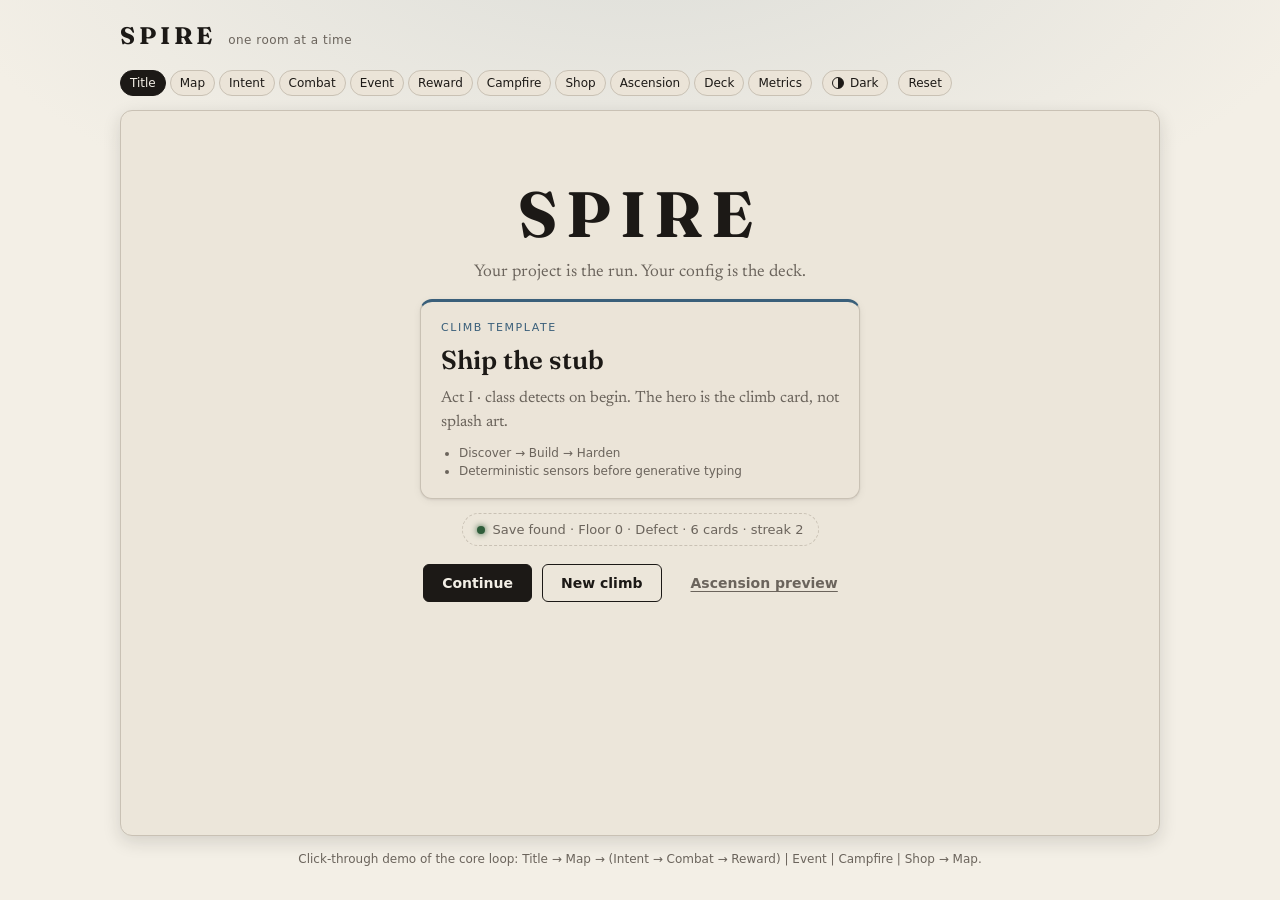
==== commit 26bd7cad: "Add entity design standards plus Deck and Metrics facets ENTITY_STANDARDS.md settles the mapping wit" ====
--- a/design/spire-ai/ui/demo/index.html
+++ b/design/spire-ai/ui/demo/index.html
@@ -29,6 +29,8 @@
           <button type="button" class="jump-btn" data-go="campfire">Campfire</button>
           <button type="button" class="jump-btn" data-go="shop">Shop</button>
           <button type="button" class="jump-btn" data-go="ascension">Ascension</button>
+          <button type="button" class="jump-btn" data-go="deck">Deck</button>
+          <button type="button" class="jump-btn" data-go="metrics">Metrics</button>
         </nav>
         <button type="button" class="icon-btn" id="btn-theme" aria-label="Toggle dark theme" title="Toggle theme">
           <span class="theme-dot"></span><span id="theme-label">Dark</span>
@@ -256,6 +258,72 @@
         </div>
       </section>
 
+      <!-- ---------- DECK ---------- -->
+      <section class="screen" data-screen="deck" data-facet="map" aria-label="Deck">
+        <div class="facet-tab">Deck · the codebase as a run</div>
+        <p class="hint deck-intro">
+          Objects are decided by how they are spent, not by what they are. Silhouette carries the
+          meaning, so every row reads without colour. See <code>../ENTITY_STANDARDS.md</code>.
+        </p>
+        <div class="deck-grid">
+          <section class="deck-group">
+            <h3 class="section-h">Cards · invoked, costs budget <span class="grp-count" id="cnt-cards">0</span></h3>
+            <p class="grp-note">Skills and playbooks in <code>.claude/skills/</code>. Each one costs attention every time it is considered, which is why the deck has a cap.</p>
+            <div class="obj-row" id="obj-cards"></div>
+          </section>
+          <section class="deck-group">
+            <h3 class="section-h">Relics · always on <span class="grp-count" id="cnt-relics">0</span></h3>
+            <p class="grp-note">Rules in <code>CLAUDE.md</code> and standing tooling. Never invoked, free to carry, expensive to violate.</p>
+            <div class="obj-row" id="obj-relics"></div>
+          </section>
+          <section class="deck-group">
+            <h3 class="section-h">Powers · fire on an event <span class="grp-count" id="cnt-powers">0</span></h3>
+            <p class="grp-note">Hooks. They act without you choosing, so they are not cards.</p>
+            <div class="obj-row" id="obj-powers"></div>
+          </section>
+          <section class="deck-group">
+            <h3 class="section-h">Potions · consumed once <span class="grp-count" id="cnt-potions">0</span></h3>
+            <p class="grp-note">One-shot diagnostics. A bisect, a profiler run, a spike. Cannot be hoarded.</p>
+            <div class="obj-row" id="obj-potions"></div>
+          </section>
+          <section class="deck-group">
+            <h3 class="section-h">Curses · cost you continuously <span class="grp-count" id="cnt-curses">0</span></h3>
+            <p class="grp-note">Debt you agreed to carry. Never hidden, always at full contrast.</p>
+            <div class="obj-row" id="obj-curses"></div>
+          </section>
+        </div>
+      </section>
+
+      <!-- ---------- METRICS ---------- -->
+      <section class="screen" data-screen="metrics" data-facet="ascension" aria-label="Metrics">
+        <div class="facet-tab">Metrics · run report</div>
+        <div class="metrics-grid">
+          <section class="metric-card">
+            <h3 class="section-h">Cost</h3>
+            <p class="grp-note">What this climb has spent. Trends, not snapshots.</p>
+            <div class="bars" id="m-cost"></div>
+            <div class="metric-foot">
+              <span>Total <strong id="m-cost-total">—</strong></span>
+              <span>Per room <strong id="m-cost-room">—</strong></span>
+            </div>
+          </section>
+          <section class="metric-card">
+            <h3 class="section-h">Quality</h3>
+            <p class="grp-note">Is the codebase better than when the climb started.</p>
+            <div class="trends" id="m-quality"></div>
+          </section>
+          <section class="metric-card">
+            <h3 class="section-h">Discipline</h3>
+            <p class="grp-note">Whether the run is being played well.</p>
+            <div class="gauges" id="m-discipline"></div>
+          </section>
+        </div>
+        <p class="caption">
+          Any metric that cannot be measured from the repository or the run log does not belong
+          here. The numbers below are illustrative for the demo.
+        </p>
+      </section>
+
     </main>
 
     <footer class="foot">
--- a/design/spire-ai/ui/demo/demo.css
+++ b/design/spire-ai/ui/demo/demo.css
@@ -37,6 +37,16 @@
   --facet: var(--facet-map);
   --facet-tint: color-mix(in srgb, var(--facet) 12%, var(--paper));
 
+  /* Room type is the most repeated signal in the UI, so it owns its own scale
+     and nothing else may use these hues as a primary. */
+  --room-bug: #8f2d2d;
+  --room-feature: #3a5f7a;
+  --room-refactor: #5c4d7a;
+  --room-design: #4a4a6a;
+  --room-docs: #4a6741;
+  --room-infra: #8a4b2e;
+  --room-orient: #6b645c;
+
   /* structure */
   --radius: 6px;
   --radius-lg: 12px;
@@ -84,6 +94,14 @@
   --shadow-2: 0 8px 24px rgba(0, 0, 0, 0.55);
   --shadow-card: 0 14px 34px rgba(0, 0, 0, 0.6);
   --facet-tint: color-mix(in srgb, var(--facet) 16%, var(--paper));
+
+  --room-bug: #d76a5f;
+  --room-feature: #7fb0d0;
+  --room-refactor: #a996d6;
+  --room-design: #9a9ad0;
+  --room-docs: #8fb583;
+  --room-infra: #d79a6a;
+  --room-orient: #9a9084;
 }
 
 * { box-sizing: border-box; }
@@ -593,6 +611,157 @@
 .asc-detail { border: 1px solid var(--line); border-radius: var(--radius-lg); background: var(--panel); padding: 18px; display: flex; flex-direction: column; }
 .asc-detail p { color: var(--ink-soft); }
 
+/* ============================ ENTITY STANDARDS ============================
+   Silhouette carries the meaning so objects survive greyscale. Accent is
+   always secondary. See ../ENTITY_STANDARDS.md. */
+
+.deck-intro { max-width: 68ch; }
+.deck-grid { display: flex; flex-direction: column; gap: 20px; overflow-y: auto; }
+.deck-group { border-top: 1px solid var(--line); padding-top: 12px; }
+.grp-count {
+  font-family: var(--font-ui); font-size: 11px; color: var(--paper);
+  background: var(--muted); border-radius: 999px; padding: 1px 8px; margin-left: 6px;
+}
+.grp-note { font-family: var(--font-ui); font-size: 12px; color: var(--muted); margin: 4px 0 10px; max-width: 70ch; }
+.obj-row { display: flex; gap: 12px; flex-wrap: wrap; align-items: flex-start; }
+
+/* Card: tall rounded rectangle, cost pip, rarity notch. */
+.o-card {
+  position: relative; width: 150px; min-height: 132px;
+  border: 1px solid var(--ink); border-radius: 12px;
+  background: linear-gradient(180deg, var(--paper), var(--panel));
+  padding: 14px 12px 24px; box-shadow: var(--shadow-1);
+}
+.o-card .cost {
+  position: absolute; top: -10px; left: -10px;
+  width: 30px; height: 30px; border-radius: 50%;
+  display: grid; place-items: center;
+  font-family: var(--font-ui); font-weight: 700; font-size: 13px;
+  color: var(--paper); background: var(--ink);
+  border: 2px solid var(--paper); box-shadow: var(--shadow-1);
+}
+.o-card .notch {
+  position: absolute; top: 10px; right: 10px;
+  width: 10px; height: 10px; transform: rotate(45deg); border: 1.5px solid var(--ink);
+}
+.o-card.uncommon .notch { background: var(--class-defect); border-color: var(--class-defect); }
+.o-card.rare .notch { background: var(--gold); border-color: var(--gold); }
+.o-card h4 { font-family: var(--font-display); font-size: 14px; margin: 6px 0 6px; }
+.o-card .rooms { display: flex; gap: 4px; flex-wrap: wrap; margin-top: 6px; }
+.o-card .meta {
+  position: absolute; bottom: 8px; left: 12px;
+  font-family: var(--font-ui); font-size: 10px; letter-spacing: 0.08em;
+  text-transform: uppercase; color: var(--muted);
+}
+
+/* Relic: circle with a ring. */
+.o-relic { display: flex; gap: 10px; align-items: flex-start; width: 260px; }
+.o-relic .sil {
+  width: 38px; height: 38px; flex: none; border-radius: 50%;
+  border: 2px solid var(--class-defect);
+  box-shadow: inset 0 0 0 3px var(--paper-2);
+  display: grid; place-items: center; color: var(--class-defect); font-size: 14px;
+  background: var(--panel);
+}
+.o-relic .rule { font-size: 13px; line-height: 1.4; }
+.o-relic .name { font-family: var(--font-display); font-size: 14px; font-weight: 600; }
+
+/* Power: hexagon. */
+.o-power { display: flex; gap: 10px; align-items: flex-start; width: 260px; }
+.o-power .sil {
+  width: 38px; height: 38px; flex: none;
+  clip-path: polygon(25% 6%, 75% 6%, 100% 50%, 75% 94%, 25% 94%, 0 50%);
+  background: var(--facet-campfire); color: var(--paper);
+  display: grid; place-items: center; font-size: 14px;
+}
+.o-power .name { font-family: var(--font-display); font-size: 14px; font-weight: 600; }
+.o-power .evt { font-family: var(--font-mono); font-size: 11px; color: var(--muted); }
+
+/* Potion: downward flask with a narrow base. */
+.o-potion { width: 132px; text-align: center; }
+.o-potion .sil {
+  width: 44px; height: 44px; margin: 0 auto 6px;
+  clip-path: polygon(12% 0, 88% 0, 62% 46%, 62% 100%, 38% 100%, 38% 46%);
+  background: var(--facet-reward);
+}
+.o-potion.diag .sil { background: var(--facet-shop); }
+.o-potion.perf .sil { background: var(--facet-intent); }
+.o-potion .name { font-family: var(--font-display); font-size: 13px; font-weight: 600; }
+.o-potion .uses { font-family: var(--font-ui); font-size: 11px; color: var(--muted); }
+
+/* Curse: torn rectangle, dashed, danger. */
+.o-curse {
+  width: 240px; padding: 10px 12px;
+  border: 2px dashed var(--danger); color: var(--ink);
+  background: color-mix(in srgb, var(--danger) 8%, var(--paper));
+  clip-path: polygon(0 0, 100% 0, 100% 88%, 92% 100%, 0 100%);
+}
+.o-curse .name {
+  font-family: var(--font-display); font-size: 14px; font-weight: 600; color: var(--danger);
+}
+.o-curse .cost-line { font-family: var(--font-ui); font-size: 11px; color: var(--muted); }
+
+/* Room-type chips. Colour is never the only signal. */
+.room-chip {
+  font-family: var(--font-ui); font-size: 10px; letter-spacing: 0.04em;
+  padding: 1px 7px; border-radius: 999px;
+  border: 1px solid currentColor;
+}
+.rt-bug { color: var(--room-bug); }
+.rt-feature { color: var(--room-feature); }
+.rt-refactor { color: var(--room-refactor); }
+.rt-design { color: var(--room-design); }
+.rt-docs { color: var(--room-docs); }
+.rt-infra { color: var(--room-infra); }
+.rt-orient { color: var(--room-orient); }
+
+.empty-note { font-family: var(--font-ui); font-size: 12px; color: var(--muted); font-style: italic; }
+
+/* ============================ METRICS ============================ */
+.metrics-grid { display: grid; grid-template-columns: repeat(auto-fit, minmax(260px, 1fr)); gap: 18px; }
+.metric-card {
+  border: 1px solid var(--line); border-top: 3px solid var(--facet);
+  border-radius: var(--radius-lg); background: var(--panel); padding: 16px;
+}
+.bars { display: flex; align-items: flex-end; gap: 10px; height: 130px; margin-top: 8px; }
+.bar-wrap { flex: 1; display: flex; flex-direction: column; align-items: center; gap: 6px; height: 100%; justify-content: flex-end; }
+.bar {
+  width: 100%; border-radius: 4px 4px 0 0;
+  background: linear-gradient(180deg, var(--facet), color-mix(in srgb, var(--facet) 55%, var(--panel)));
+  transition: height var(--t-slow) var(--ease);
+}
+.bar-label { font-family: var(--font-ui); font-size: 10px; color: var(--muted); }
+.bar-value { font-family: var(--font-ui); font-size: 11px; font-weight: 600; }
+.metric-foot {
+  display: flex; justify-content: space-between; gap: 10px; margin-top: 12px;
+  padding-top: 10px; border-top: 1px solid var(--line);
+  font-family: var(--font-ui); font-size: 12px; color: var(--muted);
+}
+.metric-foot strong { color: var(--ink); }
+
+.trends { display: flex; flex-direction: column; gap: 12px; margin-top: 8px; }
+.trend { display: grid; grid-template-columns: 1fr auto; gap: 4px 10px; align-items: center; }
+.trend-name { font-family: var(--font-ui); font-size: 12px; }
+.trend-val { font-family: var(--font-ui); font-size: 12px; font-weight: 700; }
+.trend-val.up { color: var(--safe); }
+.trend-val.down { color: var(--danger); }
+.spark { grid-column: 1 / -1; display: flex; align-items: flex-end; gap: 2px; height: 26px; }
+.spark span { flex: 1; background: var(--muted); border-radius: 1px; opacity: 0.55; }
+.spark span:last-child { background: var(--facet); opacity: 1; }
+
+.gauges { display: flex; flex-direction: column; gap: 12px; margin-top: 8px; }
+.gauge { display: flex; flex-direction: column; gap: 4px; }
+.gauge-head {
+  display: flex; justify-content: space-between;
+  font-family: var(--font-ui); font-size: 12px;
+}
+.gauge-head strong { font-weight: 700; }
+.gauge-track { height: 8px; border-radius: 999px; background: var(--panel-2); overflow: hidden; }
+.gauge-fill { height: 100%; border-radius: 999px; background: var(--facet); }
+.gauge-fill.warn { background: var(--danger); }
+.gauge-fill.good { background: var(--safe); }
+.gauge-note { font-family: var(--font-ui); font-size: 11px; color: var(--muted); }
+
 /* ============================ FANFARE / TOAST ============================ */
 .fanfare {
   position: fixed; inset: 0; display: grid; place-items: center;
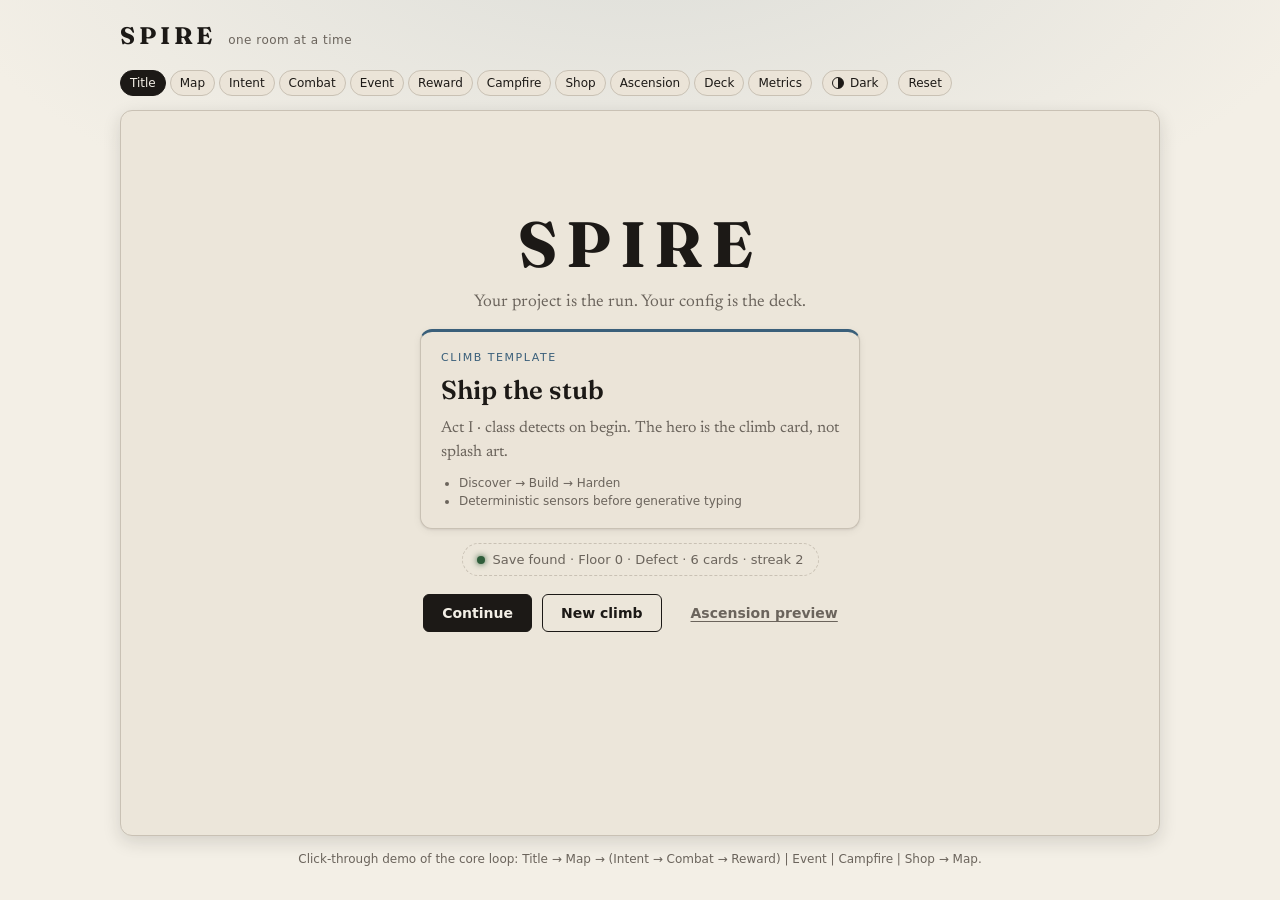
==== commit 255cad90: "Act on the Grok cross-model review Documentation lies, worst first. sts-fidelity.md described dealin" ====
--- a/design/spire-ai/ui/demo/index.html
+++ b/design/spire-ai/ui/demo/index.html
@@ -154,9 +154,9 @@
             <div class="enemy-sigil sm" id="combat-sigil" aria-hidden="true"></div>
             <div class="enemy-info">
               <h2 class="enemy-name" id="combat-name">Flaky Suite</h2>
-              <div class="hp-meter" title="Room stability">
-                <div class="hp-fill" id="combat-hp-fill"></div>
-                <span class="hp-text" id="combat-hp-text">HP</span>
+              <div class="clear-meter" title="Progress toward this room's acceptance">
+                <div class="clear-fill" id="combat-clear-fill"></div>
+                <span class="clear-text" id="combat-clear-text">Stability</span>
               </div>
               <div class="telegraph" id="combat-telegraph">Telegraph: CI roulette</div>
             </div>
@@ -170,6 +170,7 @@
             <span class="energy-inline">Energy <span class="orb-row" id="combat-orbs"></span></span>
           </div>
           <div class="hand-fan" id="combat-hand"></div>
+          <div class="hand-bench" id="combat-bench"></div>
         </div>
 
         <div class="screen-actions">
@@ -299,8 +300,9 @@
         <div class="facet-tab">Metrics · run report</div>
         <div class="metrics-grid">
           <section class="metric-card">
-            <h3 class="section-h">Cost</h3>
-            <p class="grp-note">What this climb has spent. Trends, not snapshots.</p>
+            <h3 class="section-h">Cost <span class="illustrative">illustrative</span></h3>
+            <p class="grp-note">What this climb has spent. Trends, not snapshots.
+              Not wired to a real meter yet.</p>
             <div class="bars" id="m-cost"></div>
             <div class="metric-foot">
               <span>Total <strong id="m-cost-total">—</strong></span>
@@ -308,19 +310,22 @@
             </div>
           </section>
           <section class="metric-card">
-            <h3 class="section-h">Quality</h3>
-            <p class="grp-note">Is the codebase better than when the climb started.</p>
+            <h3 class="section-h">Quality <span class="illustrative">illustrative</span></h3>
+            <p class="grp-note">Is the codebase better than when the climb started.
+              These series are placeholders, not readings from this repo.</p>
             <div class="trends" id="m-quality"></div>
           </section>
           <section class="metric-card">
-            <h3 class="section-h">Discipline</h3>
-            <p class="grp-note">Whether the run is being played well.</p>
+            <h3 class="section-h">Discipline <span class="live">live</span></h3>
+            <p class="grp-note">Whether the run is being played well. These four come from
+              the run state, so they move as you climb.</p>
             <div class="gauges" id="m-discipline"></div>
           </section>
         </div>
         <p class="caption">
           Any metric that cannot be measured from the repository or the run log does not belong
-          here. The numbers below are illustrative for the demo.
+          here. Cost and Quality above are marked illustrative because nothing reads the
+          repository yet. Discipline is real run state.
         </p>
       </section>
 
--- a/design/spire-ai/ui/demo/demo.css
+++ b/design/spire-ai/ui/demo/demo.css
@@ -227,7 +227,7 @@
   border-radius: var(--radius-lg);
   background: var(--paper-2);
   box-shadow: var(--shadow-2);
-  min-height: 560px;
+  min-height: 620px;
   overflow: hidden;
   flex: 1;
 }
@@ -237,7 +237,7 @@
   flex-direction: column;
   gap: 16px;
   padding: 26px 28px 24px;
-  min-height: 560px;
+  min-height: 620px;
 }
 .screen.is-active { display: flex; animation: screen-in var(--t-mid) var(--ease); }
 
@@ -304,7 +304,9 @@
 .title-actions { display: flex; gap: 10px; flex-wrap: wrap; justify-content: center; margin-top: 4px; }
 
 /* ============================ MAP ============================ */
-.map-layout { display: grid; grid-template-columns: 1.6fr 1fr; gap: 22px; flex: 1; min-height: 0; }
+/* The graph is wide, so it gets its own full-width row and the detail rail
+   sits beneath it rather than squeezing it into a column. */
+.map-layout { display: flex; flex-direction: column; gap: 16px; flex: 1; min-height: 0; }
 .map-graph-wrap { display: flex; flex-direction: column; gap: 10px; min-height: 0; }
 
 .boss-header {
@@ -319,20 +321,27 @@
 .boss-header strong { font-family: var(--font-display); font-size: 18px; }
 .boss-header .hint { margin-left: auto; }
 
+/* No inner scrollbar. The whole act is visible and the page scrolls if it has
+   to, because two nested scroll areas is one too many and cramming 15 floors
+   into a short panel put the click targets on top of each other. */
 .map-graph {
-  flex: 1; min-height: 0; overflow-y: auto; overflow-x: hidden;
+  position: relative;
   border: 1px solid var(--line); border-radius: var(--radius-lg);
   background: var(--panel);
-  padding: 14px 10px;
-}
-.map-canvas { position: relative; height: calc(var(--rows, 15) * 40px); min-height: 480px; }
+  padding: 16px 10px;
+}
+/* Lane spacing has to clear the node diameter with room to spare, or adjacent
+   lanes become one click target. */
+.map-canvas { position: relative; height: calc(var(--lanes, 7) * 42px); }
 .map-edges { position: absolute; inset: 0; width: 100%; height: 100%; pointer-events: none; }
-.map-edge { stroke: var(--line); stroke-width: 2; }
-.map-edge.lit { stroke: var(--facet-map); stroke-width: 3; }
+.map-edge { stroke: var(--line); stroke-width: 1.5; opacity: 0.55; }
+.map-edge.lit { stroke: var(--facet-map); stroke-width: 2.5; opacity: 1; }
+/* The edges you may actually take next. */
+.map-edge.open { stroke: var(--facet-map); stroke-width: 3; opacity: 1; }
 
 .mnode {
   position: absolute; transform: translate(-50%, -50%);
-  width: 30px; height: 30px; padding: 0;
+  width: 24px; height: 24px; padding: 0; font-size: 11px;
   display: grid; place-items: center;
   border: 2px solid var(--line); border-radius: 50%;
   background: var(--paper-2); color: var(--muted);
@@ -341,34 +350,59 @@
   transition: transform var(--t-fast) var(--ease), box-shadow var(--t-fast) var(--ease),
     background-color var(--t-fast) var(--ease), border-color var(--t-fast) var(--ease);
 }
-.mnode.k-elite, .mnode.k-boss { width: 36px; height: 36px; font-size: 15px; }
-.mnode.k-rest { border-radius: 8px; }
-.mnode.k-shop { clip-path: polygon(50% 0, 100% 50%, 50% 100%, 0 50%); border-radius: 0; }
-.mnode.k-treasure { border-radius: 4px; }
-
-.mnode.cleared { border-color: var(--facet-map); color: var(--facet-map); background: var(--panel-2); opacity: 0.75; }
+.mnode.k-elite { width: 30px; height: 30px; font-size: 13px; box-shadow: inset 0 0 0 2px var(--paper-2); }
+.mnode.k-boss { width: 34px; height: 34px; font-size: 15px; border-width: 3px; border-color: var(--ink); color: var(--ink); }
+.mnode.k-rest { border-radius: 7px; }
+.mnode.k-shop {
+  clip-path: polygon(25% 5%, 75% 5%, 100% 50%, 75% 95%, 25% 95%, 0 50%);
+  border-radius: 0;
+}
+.mnode.k-unknown { clip-path: polygon(50% 0, 100% 50%, 50% 100%, 0 50%); border-radius: 0; }
+.mnode.k-treasure { border-radius: 3px; }
+
+/* Unreachable nodes recede hard, so the reachable set reads instantly. */
+.mnode { opacity: 0.28; }
+.mnode.cleared {
+  opacity: 0.8; border-color: var(--facet-map); color: var(--facet-map);
+  background: var(--panel-2);
+}
 .mnode.current {
-  border-color: var(--ink); color: var(--ink); background: var(--paper);
-  box-shadow: 0 0 0 4px color-mix(in srgb, var(--facet-map) 26%, transparent);
+  opacity: 1; border-color: var(--ink); color: var(--paper); background: var(--ink);
+  box-shadow: 0 0 0 4px color-mix(in srgb, var(--facet-map) 30%, transparent);
+  transform: translate(-50%, -50%) scale(1.15);
 }
 .mnode.legal {
-  cursor: pointer; border-color: var(--facet-map); color: var(--ink);
-  background: var(--paper);
+  opacity: 1; cursor: pointer; border-color: var(--facet-map); color: var(--ink);
+  background: var(--paper); border-width: 3px;
   animation: node-pulse 2.2s var(--ease) infinite;
 }
-.mnode.legal:hover { transform: translate(-50%, -50%) scale(1.18); }
+.mnode.legal:hover { transform: translate(-50%, -50%) scale(1.3); }
 .mnode.selected {
-  background: var(--facet-map); color: var(--paper); border-color: var(--facet-map);
-  animation: none; transform: translate(-50%, -50%) scale(1.18);
+  opacity: 1; background: var(--facet-map); color: var(--paper);
+  border-color: var(--facet-map);
+  animation: none; transform: translate(-50%, -50%) scale(1.3);
 }
 .mnode:focus-visible { outline: 2px solid var(--ink); outline-offset: 3px; }
+
+/* Sits below the current node, in space already walked, so it never covers a
+   node you still have to click. */
+.you-are-here {
+  position: absolute; transform: translate(-50%, 0);
+  font-family: var(--font-ui); font-size: 9px; letter-spacing: 0.08em;
+  text-transform: uppercase; color: var(--paper); background: var(--ink);
+  padding: 1px 6px; border-radius: 999px; white-space: nowrap; pointer-events: none;
+}
 
 .map-rail {
   border: 1px solid var(--line); border-radius: var(--radius-lg);
-  background: var(--panel); padding: 18px; display: flex; flex-direction: column;
-}
-.map-title { font-family: var(--font-body); font-size: 18px; margin: 8px 0 6px; }
-.map-prior { font-family: var(--font-ui); font-size: 13px; color: var(--muted); margin: 0 0 6px; }
+  background: var(--panel); padding: 16px 18px;
+  display: grid; grid-template-columns: 1fr auto; gap: 4px 20px; align-items: center;
+}
+.map-rail .section-h { grid-column: 1; }
+.map-rail .rail-actions { grid-column: 2; grid-row: 1 / span 3; margin-top: 0; }
+.map-title { font-family: var(--font-body); font-size: 17px; margin: 0; grid-column: 1; }
+.map-prior { font-family: var(--font-ui); font-size: 13px; color: var(--muted); margin: 0; grid-column: 1; }
+.map-rail .hint { grid-column: 1; }
 
 /* ============================ INTENT ============================ */
 .intent-hero { display: flex; align-items: center; gap: 18px; }
@@ -416,16 +450,16 @@
 .enemy-block { display: flex; gap: 16px; align-items: center; }
 .enemy-info { flex: 1; }
 .enemy-info .enemy-name { font-size: 24px; }
-.hp-meter {
+.clear-meter {
   position: relative; height: 20px; margin: 8px 0;
   border: 1.5px solid var(--ink); border-radius: 999px; overflow: hidden; background: var(--panel-2);
 }
-.hp-fill {
+.clear-fill {
   position: absolute; inset: 0; right: auto; width: 100%;
   background: linear-gradient(90deg, var(--facet-combat), color-mix(in srgb, var(--facet-combat) 70%, var(--danger)));
   transition: width var(--t-slow) var(--ease);
 }
-.hp-text {
+.clear-text {
   position: absolute; inset: 0; display: grid; place-items: center;
   font-family: var(--font-ui); font-size: 11px; font-weight: 600; color: var(--paper);
   mix-blend-mode: difference;
@@ -477,9 +511,30 @@
 .play-card h4 { font-family: var(--font-display); font-size: 15px; margin: 8px 0 6px; }
 .play-card .body { font-size: 13px; color: var(--ink-soft); }
 .play-card .rtype { position: absolute; bottom: 10px; left: 12px; font-family: var(--font-ui); font-size: 10px; letter-spacing: 0.1em; text-transform: uppercase; color: var(--muted); }
-.play-card:disabled { cursor: not-allowed; }
-.play-card.illegal { filter: grayscale(0.85); opacity: 0.5; }
-.play-card.too-costly { opacity: 0.55; }
+.play-card:disabled { cursor: not-allowed; opacity: 0.3; }
+/* Legal but unaffordable. Still clickable so it can say why. */
+.play-card[aria-disabled="true"] { filter: grayscale(0.6); opacity: 0.6; cursor: help; }
+.play-card[aria-disabled="true"]:hover {
+  transform: translateX(var(--tx)) translateY(-10px) rotate(var(--rot));
+  opacity: 0.85;
+}
+
+/* Cards that are not legal in this room. Deliberately not card-shaped, so
+   nobody mistakes them for something they can play. */
+.hand-bench {
+  display: flex; flex-wrap: wrap; gap: 8px; align-items: center;
+  padding-top: 10px; border-top: 1px dashed var(--line);
+}
+.bench-label {
+  font-family: var(--font-ui); font-size: 11px; letter-spacing: 0.1em;
+  text-transform: uppercase; color: var(--muted);
+}
+.bench-chip {
+  font-family: var(--font-ui); font-size: 12px; color: var(--muted);
+  border: 1px solid var(--line); border-radius: 4px;
+  padding: 3px 9px; background: var(--panel);
+}
+.bench-rooms { opacity: 0.65; font-size: 10px; }
 .play-card.committing { animation: card-commit var(--t-slow) var(--ease); }
 
 /* ============================ EVENT ============================ */
@@ -732,6 +787,15 @@
 }
 .bar-label { font-family: var(--font-ui); font-size: 10px; color: var(--muted); }
 .bar-value { font-family: var(--font-ui); font-size: 11px; font-weight: 600; }
+.illustrative, .live {
+  font-family: var(--font-ui); font-size: 9px; font-weight: 600;
+  letter-spacing: 0.1em; text-transform: uppercase;
+  padding: 2px 7px; border-radius: 999px; margin-left: 6px; vertical-align: middle;
+}
+/* A fake number has to be labelled where the number is, not in a footnote. */
+.illustrative { color: var(--paper); background: var(--danger); }
+.live { color: var(--paper); background: var(--safe); }
+
 .metric-foot {
   display: flex; justify-content: space-between; gap: 10px; margin-top: 12px;
   padding-top: 10px; border-top: 1px solid var(--line);
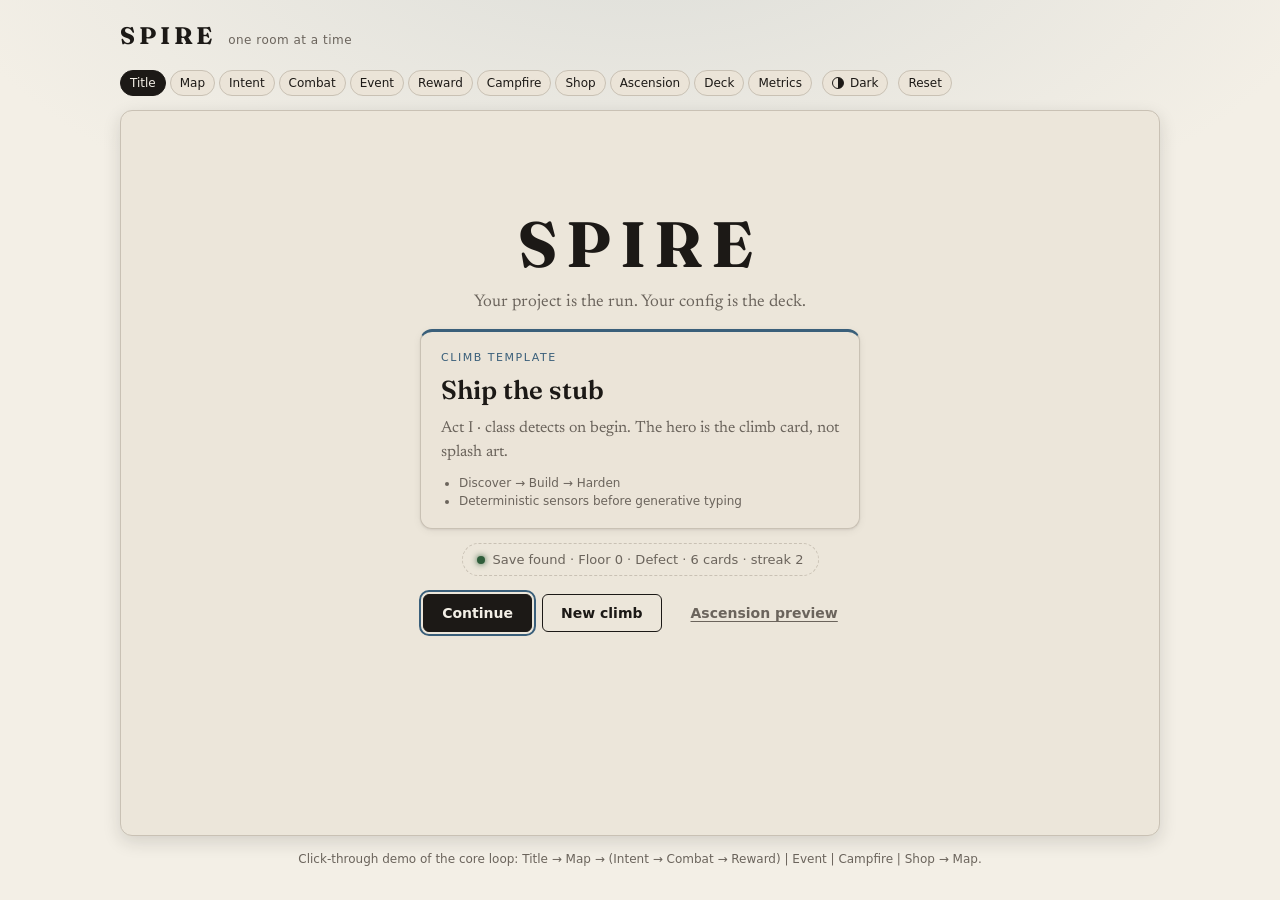
==== commit d85f7c64: "Fix the review's demo blockers: room lock, theme staleness, a11y Active-room lock. chrome.md specifi" ====
--- a/design/spire-ai/ui/demo/index.html
+++ b/design/spire-ai/ui/demo/index.html
@@ -19,7 +19,7 @@
         <span class="wordmark-sub">one room at a time</span>
       </div>
       <div class="topbar-right">
-        <nav class="jump" aria-label="Jump to facet">
+        <nav class="jump" aria-label="Debug harness: jump to facet">
           <button type="button" class="jump-btn" data-go="title">Title</button>
           <button type="button" class="jump-btn" data-go="map">Map</button>
           <button type="button" class="jump-btn" data-go="intent">Intent</button>
@@ -32,7 +32,7 @@
           <button type="button" class="jump-btn" data-go="deck">Deck</button>
           <button type="button" class="jump-btn" data-go="metrics">Metrics</button>
         </nav>
-        <button type="button" class="icon-btn" id="btn-theme" aria-label="Toggle dark theme" title="Toggle theme">
+        <button type="button" class="icon-btn" id="btn-theme" title="Switch colour theme">
           <span class="theme-dot"></span><span id="theme-label">Dark</span>
         </button>
         <button type="button" class="icon-btn" id="btn-reset" title="Reset run">Reset</button>
@@ -70,7 +70,7 @@
           <div class="title-wordmark">SPIRE</div>
           <p class="title-tag">Your project is the run. Your config is the deck.</p>
 
-          <article class="climb-card" tabindex="0">
+          <article class="climb-card">
             <div class="climb-card-tag">Climb template</div>
             <h2>Ship the stub</h2>
             <p>Act I · class detects on begin. The hero is the climb card, not splash art.</p>
@@ -154,9 +154,11 @@
             <div class="enemy-sigil sm" id="combat-sigil" aria-hidden="true"></div>
             <div class="enemy-info">
               <h2 class="enemy-name" id="combat-name">Flaky Suite</h2>
-              <div class="clear-meter" title="Progress toward this room's acceptance">
-                <div class="clear-fill" id="combat-clear-fill"></div>
+              <div class="clear-row">
                 <span class="clear-text" id="combat-clear-text">Stability</span>
+                <div class="clear-meter" title="Progress toward this room's acceptance">
+                  <div class="clear-fill" id="combat-clear-fill"></div>
+                </div>
               </div>
               <div class="telegraph" id="combat-telegraph">Telegraph: CI roulette</div>
             </div>
--- a/design/spire-ai/ui/demo/demo.css
+++ b/design/spire-ai/ui/demo/demo.css
@@ -16,6 +16,11 @@
   --danger: #8f2d2d;
   --safe: #2f5d3a;
   --gold: #9a7b34;
+  /* Darker variants for small text. The accents above stay as fills, where
+     they pass; as 10-13px text they measured between 2.7:1 and 3.9:1. */
+  --safe-text: #1f4a2b;
+  --gold-text: #6b5320;
+  --campfire-text: #7d4520;
 
   /* class accents */
   --class-defect: #3a5f7a;
@@ -29,7 +34,7 @@
   --facet-intent: #8a4b2e;
   --facet-combat: #8f2d2d;
   --facet-reward: #2f5d3a;
-  --facet-campfire: #a65d2e;
+  --facet-campfire: #9c5527;
   --facet-shop: #5c4d7a;
   --facet-ascension: #1c1916;
   --facet-event: #4a6741;
@@ -79,6 +84,9 @@
   --danger: #d06a5b;
   --safe: #6fae7d;
   --gold: #d8b25f;
+  --safe-text: #8fd3a1;
+  --gold-text: #e4c47c;
+  --campfire-text: #eaa86e;
 
   --class-defect: #7fb0d0;
   --facet-map: #7fb0d0;
@@ -217,8 +225,14 @@
 .banner-mark { color: var(--facet-combat); animation: pulse 1.6s var(--ease) infinite; }
 .banner-text { font-weight: 600; letter-spacing: 0.02em; }
 .banner-actions { margin-left: auto; display: flex; gap: 10px; align-items: center; }
-.banner-actions a { color: var(--ink); font-weight: 600; cursor: pointer; }
-.banner-actions .flee-link { color: var(--danger); }
+.banner-btn {
+  font-family: var(--font-ui); font-size: 12px; font-weight: 600;
+  border: 1px solid var(--ink); border-radius: var(--radius);
+  background: var(--paper); color: var(--ink); padding: 4px 10px; cursor: pointer;
+}
+.banner-btn:hover { background: var(--panel-2); }
+.banner-btn:focus-visible { outline: 2px solid var(--ink); outline-offset: 2px; }
+.banner-btn.flee-link { border-color: var(--danger); color: var(--danger); background: transparent; }
 
 /* ============================ STAGE ============================ */
 .stage {
@@ -450,8 +464,9 @@
 .enemy-block { display: flex; gap: 16px; align-items: center; }
 .enemy-info { flex: 1; }
 .enemy-info .enemy-name { font-size: 24px; }
+.clear-row { display: flex; align-items: center; gap: 10px; margin: 8px 0; }
 .clear-meter {
-  position: relative; height: 20px; margin: 8px 0;
+  position: relative; flex: 1; height: 16px;
   border: 1.5px solid var(--ink); border-radius: 999px; overflow: hidden; background: var(--panel-2);
 }
 .clear-fill {
@@ -459,10 +474,11 @@
   background: linear-gradient(90deg, var(--facet-combat), color-mix(in srgb, var(--facet-combat) 70%, var(--danger)));
   transition: width var(--t-slow) var(--ease);
 }
+/* Beside the bar, not over it. Overlaying needed mix-blend-mode, which
+   inverted to near-black on a near-black track in dark theme. */
 .clear-text {
-  position: absolute; inset: 0; display: grid; place-items: center;
-  font-family: var(--font-ui); font-size: 11px; font-weight: 600; color: var(--paper);
-  mix-blend-mode: difference;
+  flex: none; min-width: 8.5em;
+  font-family: var(--font-ui); font-size: 12px; font-weight: 600; color: var(--ink);
 }
 .telegraph { font-family: var(--font-ui); font-size: 13px; color: var(--facet-combat); font-weight: 600; }
 .combat-log { font-family: var(--font-mono); font-size: 12px; color: var(--muted); margin: 0; min-height: 1.4em; }
@@ -565,7 +581,7 @@
 }
 .skip-hero:hover { transform: translateY(-2px); box-shadow: var(--shadow-2); }
 .skip-hero:focus-visible { outline: 3px solid var(--safe); outline-offset: 3px; }
-.skip-kicker { font-family: var(--font-ui); font-size: 12px; letter-spacing: 0.12em; text-transform: uppercase; color: var(--safe); }
+.skip-kicker { font-family: var(--font-ui); font-size: 12px; letter-spacing: 0.12em; text-transform: uppercase; color: var(--safe-text); }
 .skip-main { font-family: var(--font-display); font-size: 30px; font-weight: 700; }
 /* Refusal has to pay a number, or discipline never feels like a win. */
 .skip-payout {
@@ -620,7 +636,7 @@
 .deck-row:disabled { cursor: default; }
 .deck-row.selected { background: color-mix(in srgb, var(--facet-campfire) 16%, var(--panel)); box-shadow: inset 3px 0 0 var(--facet-campfire); }
 .deck-row .meta { font-family: var(--font-ui); font-size: 12px; color: var(--muted); }
-.deck-row .unplayed { color: var(--facet-campfire); font-weight: 600; }
+.deck-row .unplayed { color: var(--campfire-text); font-weight: 600; }
 
 /* ============================ SHOP ============================ */
 .pack-hero { display: flex; gap: 16px; align-items: center; }
@@ -644,7 +660,7 @@
 .ware .kind { font-family: var(--font-ui); font-size: 11px; letter-spacing: 0.1em; text-transform: uppercase; color: var(--muted); }
 .ware .price {
   position: absolute; top: 12px; right: 12px;
-  font-family: var(--font-ui); font-weight: 700; font-size: 13px; color: var(--gold);
+  font-family: var(--font-ui); font-weight: 700; font-size: 13px; color: var(--gold-text);
   display: inline-flex; align-items: center; gap: 4px;
 }
 .ware .price::before { content: "◆"; }
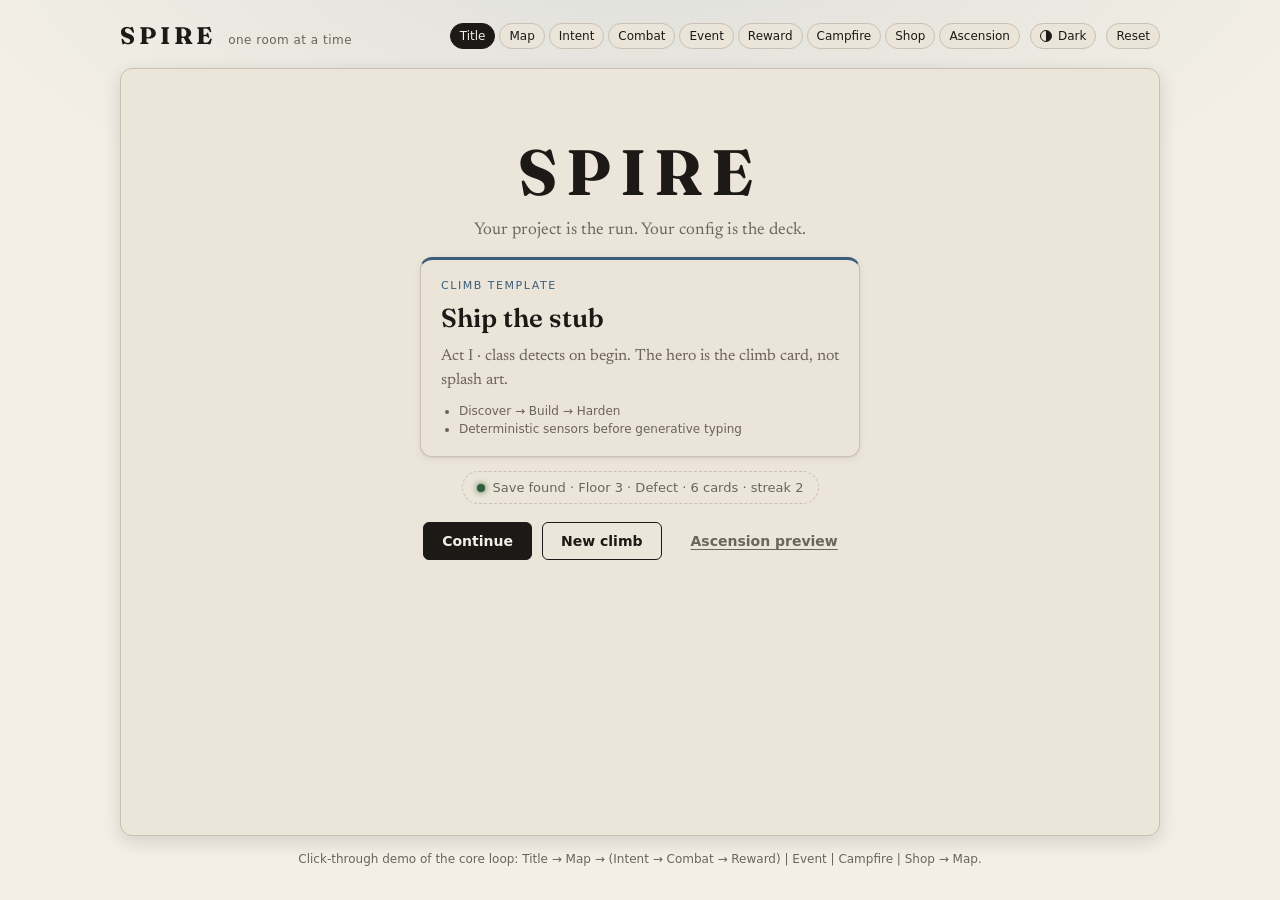
==== commit ae561ace: "Merge pull request #9 from hhalperin/cursor/spire-interactive-demo-96cf" ====
--- a/design/spire-ai/ui/demo/index.html
+++ b/design/spire-ai/ui/demo/index.html
@@ -19,7 +19,7 @@
         <span class="wordmark-sub">one room at a time</span>
       </div>
       <div class="topbar-right">
-        <nav class="jump" aria-label="Debug harness: jump to facet">
+        <nav class="jump" aria-label="Jump to facet">
           <button type="button" class="jump-btn" data-go="title">Title</button>
           <button type="button" class="jump-btn" data-go="map">Map</button>
           <button type="button" class="jump-btn" data-go="intent">Intent</button>
@@ -29,10 +29,8 @@
           <button type="button" class="jump-btn" data-go="campfire">Campfire</button>
           <button type="button" class="jump-btn" data-go="shop">Shop</button>
           <button type="button" class="jump-btn" data-go="ascension">Ascension</button>
-          <button type="button" class="jump-btn" data-go="deck">Deck</button>
-          <button type="button" class="jump-btn" data-go="metrics">Metrics</button>
         </nav>
-        <button type="button" class="icon-btn" id="btn-theme" title="Switch colour theme">
+        <button type="button" class="icon-btn" id="btn-theme" aria-label="Toggle dark theme" title="Toggle theme">
           <span class="theme-dot"></span><span id="theme-label">Dark</span>
         </button>
         <button type="button" class="icon-btn" id="btn-reset" title="Reset run">Reset</button>
@@ -46,7 +44,6 @@
       <span class="chrome-item">Floor <strong id="chrome-floor">3</strong></span>
       <span class="chip class-chip" id="chrome-class">Defect</span>
       <span class="chrome-item">Streak <strong id="chrome-streak">2</strong></span>
-      <span class="chrome-item">Deck <strong id="chrome-deck">6/12</strong></span>
       <span class="chrome-item chrome-asc">Ascension <strong id="chrome-asc">10</strong></span>
       <span class="chrome-energy" id="chrome-energy" hidden>
         <span class="chrome-energy-label">Energy</span>
@@ -70,7 +67,7 @@
           <div class="title-wordmark">SPIRE</div>
           <p class="title-tag">Your project is the run. Your config is the deck.</p>
 
-          <article class="climb-card">
+          <article class="climb-card" tabindex="0">
             <div class="climb-card-tag">Climb template</div>
             <h2>Ship the stub</h2>
             <p>Act I · class detects on begin. The hero is the climb card, not splash art.</p>
@@ -98,15 +95,9 @@
         <div class="facet-tab">Map</div>
         <div class="map-layout">
           <div class="map-graph-wrap">
-            <div class="boss-header">
-              <span class="boss-label">Act boss</span>
-              <strong id="map-boss">Unclear Requirements</strong>
-              <span class="hint" id="map-act">Act I · seed 0</span>
-            </div>
-            <div class="map-graph" id="map-graph">
-              <div class="map-canvas" id="map-canvas" role="group" aria-label="Map nodes"></div>
-            </div>
-            <p class="hint">Floor 1 at the bottom. You may only move along an edge from where you stand.</p>
+            <h3 class="section-h">The climb</h3>
+            <div class="map-graph" id="map-graph" role="group" aria-label="Map nodes"></div>
+            <p class="hint">Shapes encode kind — color is secondary. Only reachable nodes are hittable.</p>
           </div>
           <aside class="map-rail">
             <h3 class="section-h">Selected · <span id="map-kind">—</span></h3>
@@ -154,11 +145,9 @@
             <div class="enemy-sigil sm" id="combat-sigil" aria-hidden="true"></div>
             <div class="enemy-info">
               <h2 class="enemy-name" id="combat-name">Flaky Suite</h2>
-              <div class="clear-row">
-                <span class="clear-text" id="combat-clear-text">Stability</span>
-                <div class="clear-meter" title="Progress toward this room's acceptance">
-                  <div class="clear-fill" id="combat-clear-fill"></div>
-                </div>
+              <div class="hp-meter" title="Room stability">
+                <div class="hp-fill" id="combat-hp-fill"></div>
+                <span class="hp-text" id="combat-hp-text">HP</span>
               </div>
               <div class="telegraph" id="combat-telegraph">Telegraph: CI roulette</div>
             </div>
@@ -172,7 +161,6 @@
             <span class="energy-inline">Energy <span class="orb-row" id="combat-orbs"></span></span>
           </div>
           <div class="hand-fan" id="combat-hand"></div>
-          <div class="hand-bench" id="combat-bench"></div>
         </div>
 
         <div class="screen-actions">
@@ -195,11 +183,10 @@
 
       <!-- ---------- REWARD ---------- -->
       <section class="screen" data-screen="reward" data-facet="reward" aria-label="Reward">
-        <div class="facet-tab" id="reward-tab">Reward · Room cleared</div>
+        <div class="facet-tab">Reward · Room cleared</div>
         <button type="button" class="skip-hero" id="btn-skip" data-action="skip-reward">
           <span class="skip-kicker">Skipping is skilled play</span>
-          <span class="skip-main" id="skip-main">Skip — take nothing</span>
-          <span class="skip-payout" id="skip-payout">+2 focus</span>
+          <span class="skip-main">Skip — take nothing</span>
         </button>
         <h3 class="section-h offers-h">Offers</h3>
         <div class="offer-row" id="reward-offers"></div>
@@ -212,12 +199,13 @@
         <div class="camp-hero">
           <div class="camp-flame" aria-hidden="true">🔥</div>
           <div>
-            <h1>Campfire</h1>
+            <h1>Rest</h1>
             <div class="mode-switch" id="camp-modes" role="group" aria-label="Campfire mode">
               <button type="button" class="mode-btn is-on" data-action="camp-mode" data-mode="prune">Prune</button>
-              <button type="button" class="mode-btn" data-action="camp-mode" data-mode="smith">Smith</button>
-            </div>
-            <p class="hint" id="camp-hint">Prune removes a card for good. Unplayed cards sort first.</p>
+              <button type="button" class="mode-btn" data-action="camp-mode" data-mode="upgrade">Upgrade</button>
+              <button type="button" class="mode-btn" data-action="camp-mode" data-mode="rest">Rest only</button>
+            </div>
+            <p class="hint" id="camp-hint">Burn dead weight. Unplayed cards sort first.</p>
           </div>
         </div>
         <div class="camp-list" id="camp-list"></div>
@@ -261,76 +249,6 @@
         </div>
       </section>
 
-      <!-- ---------- DECK ---------- -->
-      <section class="screen" data-screen="deck" data-facet="map" aria-label="Deck">
-        <div class="facet-tab">Deck · the codebase as a run</div>
-        <p class="hint deck-intro">
-          Objects are decided by how they are spent, not by what they are. Silhouette carries the
-          meaning, so every row reads without colour. See <code>../ENTITY_STANDARDS.md</code>.
-        </p>
-        <div class="deck-grid">
-          <section class="deck-group">
-            <h3 class="section-h">Cards · invoked, costs budget <span class="grp-count" id="cnt-cards">0</span></h3>
-            <p class="grp-note">Skills and playbooks in <code>.claude/skills/</code>. Each one costs attention every time it is considered, which is why the deck has a cap.</p>
-            <div class="obj-row" id="obj-cards"></div>
-          </section>
-          <section class="deck-group">
-            <h3 class="section-h">Relics · always on <span class="grp-count" id="cnt-relics">0</span></h3>
-            <p class="grp-note">Rules in <code>CLAUDE.md</code> and standing tooling. Never invoked, free to carry, expensive to violate.</p>
-            <div class="obj-row" id="obj-relics"></div>
-          </section>
-          <section class="deck-group">
-            <h3 class="section-h">Powers · fire on an event <span class="grp-count" id="cnt-powers">0</span></h3>
-            <p class="grp-note">Hooks. They act without you choosing, so they are not cards.</p>
-            <div class="obj-row" id="obj-powers"></div>
-          </section>
-          <section class="deck-group">
-            <h3 class="section-h">Potions · consumed once <span class="grp-count" id="cnt-potions">0</span></h3>
-            <p class="grp-note">One-shot diagnostics. A bisect, a profiler run, a spike. Cannot be hoarded.</p>
-            <div class="obj-row" id="obj-potions"></div>
-          </section>
-          <section class="deck-group">
-            <h3 class="section-h">Curses · cost you continuously <span class="grp-count" id="cnt-curses">0</span></h3>
-            <p class="grp-note">Debt you agreed to carry. Never hidden, always at full contrast.</p>
-            <div class="obj-row" id="obj-curses"></div>
-          </section>
-        </div>
-      </section>
-
-      <!-- ---------- METRICS ---------- -->
-      <section class="screen" data-screen="metrics" data-facet="ascension" aria-label="Metrics">
-        <div class="facet-tab">Metrics · run report</div>
-        <div class="metrics-grid">
-          <section class="metric-card">
-            <h3 class="section-h">Cost <span class="illustrative">illustrative</span></h3>
-            <p class="grp-note">What this climb has spent. Trends, not snapshots.
-              Not wired to a real meter yet.</p>
-            <div class="bars" id="m-cost"></div>
-            <div class="metric-foot">
-              <span>Total <strong id="m-cost-total">—</strong></span>
-              <span>Per room <strong id="m-cost-room">—</strong></span>
-            </div>
-          </section>
-          <section class="metric-card">
-            <h3 class="section-h">Quality <span class="illustrative">illustrative</span></h3>
-            <p class="grp-note">Is the codebase better than when the climb started.
-              These series are placeholders, not readings from this repo.</p>
-            <div class="trends" id="m-quality"></div>
-          </section>
-          <section class="metric-card">
-            <h3 class="section-h">Discipline <span class="live">live</span></h3>
-            <p class="grp-note">Whether the run is being played well. These four come from
-              the run state, so they move as you climb.</p>
-            <div class="gauges" id="m-discipline"></div>
-          </section>
-        </div>
-        <p class="caption">
-          Any metric that cannot be measured from the repository or the run log does not belong
-          here. Cost and Quality above are marked illustrative because nothing reads the
-          repository yet. Discipline is real run state.
-        </p>
-      </section>
-
     </main>
 
     <footer class="foot">
@@ -344,7 +262,6 @@
   <!-- toast -->
   <div class="toast" id="toast" role="status" aria-live="polite"></div>
 
-  <script src="mapdata.js"></script>
   <script src="demo.js"></script>
 </body>
 </html>
--- a/design/spire-ai/ui/demo/demo.css
+++ b/design/spire-ai/ui/demo/demo.css
@@ -16,11 +16,6 @@
   --danger: #8f2d2d;
   --safe: #2f5d3a;
   --gold: #9a7b34;
-  /* Darker variants for small text. The accents above stay as fills, where
-     they pass; as 10-13px text they measured between 2.7:1 and 3.9:1. */
-  --safe-text: #1f4a2b;
-  --gold-text: #6b5320;
-  --campfire-text: #7d4520;
 
   /* class accents */
   --class-defect: #3a5f7a;
@@ -34,23 +29,13 @@
   --facet-intent: #8a4b2e;
   --facet-combat: #8f2d2d;
   --facet-reward: #2f5d3a;
-  --facet-campfire: #9c5527;
+  --facet-campfire: #a65d2e;
   --facet-shop: #5c4d7a;
   --facet-ascension: #1c1916;
   --facet-event: #4a6741;
 
   --facet: var(--facet-map);
   --facet-tint: color-mix(in srgb, var(--facet) 12%, var(--paper));
-
-  /* Room type is the most repeated signal in the UI, so it owns its own scale
-     and nothing else may use these hues as a primary. */
-  --room-bug: #8f2d2d;
-  --room-feature: #3a5f7a;
-  --room-refactor: #5c4d7a;
-  --room-design: #4a4a6a;
-  --room-docs: #4a6741;
-  --room-infra: #8a4b2e;
-  --room-orient: #6b645c;
 
   /* structure */
   --radius: 6px;
@@ -84,9 +69,6 @@
   --danger: #d06a5b;
   --safe: #6fae7d;
   --gold: #d8b25f;
-  --safe-text: #8fd3a1;
-  --gold-text: #e4c47c;
-  --campfire-text: #eaa86e;
 
   --class-defect: #7fb0d0;
   --facet-map: #7fb0d0;
@@ -102,14 +84,6 @@
   --shadow-2: 0 8px 24px rgba(0, 0, 0, 0.55);
   --shadow-card: 0 14px 34px rgba(0, 0, 0, 0.6);
   --facet-tint: color-mix(in srgb, var(--facet) 16%, var(--paper));
-
-  --room-bug: #d76a5f;
-  --room-feature: #7fb0d0;
-  --room-refactor: #a996d6;
-  --room-design: #9a9ad0;
-  --room-docs: #8fb583;
-  --room-infra: #d79a6a;
-  --room-orient: #9a9084;
 }
 
 * { box-sizing: border-box; }
@@ -225,14 +199,8 @@
 .banner-mark { color: var(--facet-combat); animation: pulse 1.6s var(--ease) infinite; }
 .banner-text { font-weight: 600; letter-spacing: 0.02em; }
 .banner-actions { margin-left: auto; display: flex; gap: 10px; align-items: center; }
-.banner-btn {
-  font-family: var(--font-ui); font-size: 12px; font-weight: 600;
-  border: 1px solid var(--ink); border-radius: var(--radius);
-  background: var(--paper); color: var(--ink); padding: 4px 10px; cursor: pointer;
-}
-.banner-btn:hover { background: var(--panel-2); }
-.banner-btn:focus-visible { outline: 2px solid var(--ink); outline-offset: 2px; }
-.banner-btn.flee-link { border-color: var(--danger); color: var(--danger); background: transparent; }
+.banner-actions a { color: var(--ink); font-weight: 600; cursor: pointer; }
+.banner-actions .flee-link { color: var(--danger); }
 
 /* ============================ STAGE ============================ */
 .stage {
@@ -241,7 +209,7 @@
   border-radius: var(--radius-lg);
   background: var(--paper-2);
   box-shadow: var(--shadow-2);
-  min-height: 620px;
+  min-height: 560px;
   overflow: hidden;
   flex: 1;
 }
@@ -251,7 +219,7 @@
   flex-direction: column;
   gap: 16px;
   padding: 26px 28px 24px;
-  min-height: 620px;
+  min-height: 560px;
 }
 .screen.is-active { display: flex; animation: screen-in var(--t-mid) var(--ease); }
 
@@ -318,105 +286,52 @@
 .title-actions { display: flex; gap: 10px; flex-wrap: wrap; justify-content: center; margin-top: 4px; }
 
 /* ============================ MAP ============================ */
-/* The graph is wide, so it gets its own full-width row and the detail rail
-   sits beneath it rather than squeezing it into a column. */
-.map-layout { display: flex; flex-direction: column; gap: 16px; flex: 1; min-height: 0; }
-.map-graph-wrap { display: flex; flex-direction: column; gap: 10px; min-height: 0; }
-
-.boss-header {
-  display: flex; align-items: baseline; gap: 10px; flex-wrap: wrap;
-  border: 1px solid var(--line); border-top: 3px solid var(--facet-map);
-  border-radius: var(--radius); background: var(--panel); padding: 10px 14px;
-}
-.boss-label {
-  font-family: var(--font-ui); font-size: 10px; letter-spacing: 0.14em;
-  text-transform: uppercase; color: var(--facet-map);
-}
-.boss-header strong { font-family: var(--font-display); font-size: 18px; }
-.boss-header .hint { margin-left: auto; }
-
-/* No inner scrollbar. The whole act is visible and the page scrolls if it has
-   to, because two nested scroll areas is one too many and cramming 15 floors
-   into a short panel put the click targets on top of each other. */
+.map-layout { display: grid; grid-template-columns: 1.5fr 1fr; gap: 22px; flex: 1; }
+.map-graph-wrap { display: flex; flex-direction: column; gap: 12px; }
 .map-graph {
-  position: relative;
+  position: relative; flex: 1;
+  display: flex; align-items: center; gap: 0; flex-wrap: nowrap;
+  padding: 24px 8px; overflow-x: auto;
   border: 1px solid var(--line); border-radius: var(--radius-lg);
-  background: var(--panel);
-  padding: 16px 10px;
-}
-/* Lane spacing has to clear the node diameter with room to spare, or adjacent
-   lanes become one click target. */
-.map-canvas { position: relative; height: calc(var(--lanes, 7) * 42px); }
-.map-edges { position: absolute; inset: 0; width: 100%; height: 100%; pointer-events: none; }
-.map-edge { stroke: var(--line); stroke-width: 1.5; opacity: 0.55; }
-.map-edge.lit { stroke: var(--facet-map); stroke-width: 2.5; opacity: 1; }
-/* The edges you may actually take next. */
-.map-edge.open { stroke: var(--facet-map); stroke-width: 3; opacity: 1; }
-
-.mnode {
-  position: absolute; transform: translate(-50%, -50%);
-  width: 24px; height: 24px; padding: 0; font-size: 11px;
+  background:
+    linear-gradient(90deg, transparent, color-mix(in srgb, var(--facet-map) 5%, transparent)),
+    var(--panel);
+}
+.map-seg { display: flex; align-items: center; }
+.map-link { width: 34px; height: 3px; background: var(--line); border-radius: 3px; }
+.map-link.lit { background: var(--facet-map); }
+.node {
+  position: relative; flex: none;
+  width: 52px; height: 52px;
   display: grid; place-items: center;
-  border: 2px solid var(--line); border-radius: 50%;
-  background: var(--paper-2); color: var(--muted);
-  font-family: var(--font-ui); font-size: 13px; line-height: 1;
-  cursor: not-allowed; appearance: none;
-  transition: transform var(--t-fast) var(--ease), box-shadow var(--t-fast) var(--ease),
-    background-color var(--t-fast) var(--ease), border-color var(--t-fast) var(--ease);
-}
-.mnode.k-elite { width: 30px; height: 30px; font-size: 13px; box-shadow: inset 0 0 0 2px var(--paper-2); }
-.mnode.k-boss { width: 34px; height: 34px; font-size: 15px; border-width: 3px; border-color: var(--ink); color: var(--ink); }
-.mnode.k-rest { border-radius: 7px; }
-.mnode.k-shop {
-  clip-path: polygon(25% 5%, 75% 5%, 100% 50%, 75% 95%, 25% 95%, 0 50%);
-  border-radius: 0;
-}
-.mnode.k-unknown { clip-path: polygon(50% 0, 100% 50%, 50% 100%, 0 50%); border-radius: 0; }
-.mnode.k-treasure { border-radius: 3px; }
-
-/* Unreachable nodes recede hard, so the reachable set reads instantly. */
-.mnode { opacity: 0.28; }
-.mnode.cleared {
-  opacity: 0.8; border-color: var(--facet-map); color: var(--facet-map);
-  background: var(--panel-2);
-}
-.mnode.current {
-  opacity: 1; border-color: var(--ink); color: var(--paper); background: var(--ink);
-  box-shadow: 0 0 0 4px color-mix(in srgb, var(--facet-map) 30%, transparent);
-  transform: translate(-50%, -50%) scale(1.15);
-}
-.mnode.legal {
-  opacity: 1; cursor: pointer; border-color: var(--facet-map); color: var(--ink);
-  background: var(--paper); border-width: 3px;
-  animation: node-pulse 2.2s var(--ease) infinite;
-}
-.mnode.legal:hover { transform: translate(-50%, -50%) scale(1.3); }
-.mnode.selected {
-  opacity: 1; background: var(--facet-map); color: var(--paper);
-  border-color: var(--facet-map);
-  animation: none; transform: translate(-50%, -50%) scale(1.3);
-}
-.mnode:focus-visible { outline: 2px solid var(--ink); outline-offset: 3px; }
-
-/* Sits below the current node, in space already walked, so it never covers a
-   node you still have to click. */
-.you-are-here {
-  position: absolute; transform: translate(-50%, 0);
-  font-family: var(--font-ui); font-size: 9px; letter-spacing: 0.08em;
-  text-transform: uppercase; color: var(--paper); background: var(--ink);
-  padding: 1px 6px; border-radius: 999px; white-space: nowrap; pointer-events: none;
-}
+  border: 2px solid var(--ink); background: var(--panel-2);
+  color: var(--ink); font-family: var(--font-ui); font-size: 11px; font-weight: 600;
+  cursor: pointer; appearance: none;
+  transition: transform var(--t-fast) var(--ease), box-shadow var(--t-fast) var(--ease), background-color var(--t-fast) var(--ease);
+}
+.node.circle { border-radius: 50%; }
+.node.diamond { border-radius: 4px; transform: rotate(45deg); }
+.node.diamond span { transform: rotate(-45deg); }
+.node.hex { clip-path: polygon(25% 6%, 75% 6%, 100% 50%, 75% 94%, 25% 94%, 0 50%); }
+.node.camp { border-radius: 12px; }
+.node.boss { width: 66px; height: 66px; border-width: 3px; border-radius: 50%; box-shadow: inset 0 0 0 3px var(--paper-2); }
+.node.done { opacity: 0.4; border-style: dashed; }
+.node.reachable { border-color: var(--facet-map); box-shadow: 0 0 0 4px color-mix(in srgb, var(--facet-map) 22%, transparent); animation: node-pulse 2s var(--ease) infinite; }
+.node.reachable.circle, .node.reachable.diamond, .node.reachable.hex, .node.reachable.camp, .node.reachable.boss { color: var(--facet-map); }
+.node:hover:not(:disabled) { transform: scale(1.08); }
+.node.diamond:hover:not(:disabled) { transform: rotate(45deg) scale(1.08); }
+.node.selected { background: var(--facet-map); color: var(--paper); border-color: var(--facet-map); animation: none; }
+.node.selected span { color: var(--paper); }
+.node:disabled { cursor: not-allowed; }
+.node:not(.reachable):not(.selected):disabled { opacity: 0.34; }
+.node:focus-visible { outline: 2px solid var(--facet-map); outline-offset: 3px; }
 
 .map-rail {
   border: 1px solid var(--line); border-radius: var(--radius-lg);
-  background: var(--panel); padding: 16px 18px;
-  display: grid; grid-template-columns: 1fr auto; gap: 4px 20px; align-items: center;
-}
-.map-rail .section-h { grid-column: 1; }
-.map-rail .rail-actions { grid-column: 2; grid-row: 1 / span 3; margin-top: 0; }
-.map-title { font-family: var(--font-body); font-size: 17px; margin: 0; grid-column: 1; }
-.map-prior { font-family: var(--font-ui); font-size: 13px; color: var(--muted); margin: 0; grid-column: 1; }
-.map-rail .hint { grid-column: 1; }
+  background: var(--panel); padding: 18px; display: flex; flex-direction: column;
+}
+.map-title { font-family: var(--font-body); font-size: 18px; margin: 8px 0 6px; }
+.map-prior { font-family: var(--font-ui); font-size: 13px; color: var(--muted); margin: 0 0 6px; }
 
 /* ============================ INTENT ============================ */
 .intent-hero { display: flex; align-items: center; gap: 18px; }
@@ -464,21 +379,19 @@
 .enemy-block { display: flex; gap: 16px; align-items: center; }
 .enemy-info { flex: 1; }
 .enemy-info .enemy-name { font-size: 24px; }
-.clear-row { display: flex; align-items: center; gap: 10px; margin: 8px 0; }
-.clear-meter {
-  position: relative; flex: 1; height: 16px;
+.hp-meter {
+  position: relative; height: 20px; margin: 8px 0;
   border: 1.5px solid var(--ink); border-radius: 999px; overflow: hidden; background: var(--panel-2);
 }
-.clear-fill {
+.hp-fill {
   position: absolute; inset: 0; right: auto; width: 100%;
   background: linear-gradient(90deg, var(--facet-combat), color-mix(in srgb, var(--facet-combat) 70%, var(--danger)));
   transition: width var(--t-slow) var(--ease);
 }
-/* Beside the bar, not over it. Overlaying needed mix-blend-mode, which
-   inverted to near-black on a near-black track in dark theme. */
-.clear-text {
-  flex: none; min-width: 8.5em;
-  font-family: var(--font-ui); font-size: 12px; font-weight: 600; color: var(--ink);
+.hp-text {
+  position: absolute; inset: 0; display: grid; place-items: center;
+  font-family: var(--font-ui); font-size: 11px; font-weight: 600; color: var(--paper);
+  mix-blend-mode: difference;
 }
 .telegraph { font-family: var(--font-ui); font-size: 13px; color: var(--facet-combat); font-weight: 600; }
 .combat-log { font-family: var(--font-mono); font-size: 12px; color: var(--muted); margin: 0; min-height: 1.4em; }
@@ -527,30 +440,9 @@
 .play-card h4 { font-family: var(--font-display); font-size: 15px; margin: 8px 0 6px; }
 .play-card .body { font-size: 13px; color: var(--ink-soft); }
 .play-card .rtype { position: absolute; bottom: 10px; left: 12px; font-family: var(--font-ui); font-size: 10px; letter-spacing: 0.1em; text-transform: uppercase; color: var(--muted); }
-.play-card:disabled { cursor: not-allowed; opacity: 0.3; }
-/* Legal but unaffordable. Still clickable so it can say why. */
-.play-card[aria-disabled="true"] { filter: grayscale(0.6); opacity: 0.6; cursor: help; }
-.play-card[aria-disabled="true"]:hover {
-  transform: translateX(var(--tx)) translateY(-10px) rotate(var(--rot));
-  opacity: 0.85;
-}
-
-/* Cards that are not legal in this room. Deliberately not card-shaped, so
-   nobody mistakes them for something they can play. */
-.hand-bench {
-  display: flex; flex-wrap: wrap; gap: 8px; align-items: center;
-  padding-top: 10px; border-top: 1px dashed var(--line);
-}
-.bench-label {
-  font-family: var(--font-ui); font-size: 11px; letter-spacing: 0.1em;
-  text-transform: uppercase; color: var(--muted);
-}
-.bench-chip {
-  font-family: var(--font-ui); font-size: 12px; color: var(--muted);
-  border: 1px solid var(--line); border-radius: 4px;
-  padding: 3px 9px; background: var(--panel);
-}
-.bench-rooms { opacity: 0.65; font-size: 10px; }
+.play-card:disabled { cursor: not-allowed; }
+.play-card.illegal { filter: grayscale(0.85); opacity: 0.5; }
+.play-card.too-costly { opacity: 0.55; }
 .play-card.committing { animation: card-commit var(--t-slow) var(--ease); }
 
 /* ============================ EVENT ============================ */
@@ -581,14 +473,8 @@
 }
 .skip-hero:hover { transform: translateY(-2px); box-shadow: var(--shadow-2); }
 .skip-hero:focus-visible { outline: 3px solid var(--safe); outline-offset: 3px; }
-.skip-kicker { font-family: var(--font-ui); font-size: 12px; letter-spacing: 0.12em; text-transform: uppercase; color: var(--safe-text); }
+.skip-kicker { font-family: var(--font-ui); font-size: 12px; letter-spacing: 0.12em; text-transform: uppercase; color: var(--safe); }
 .skip-main { font-family: var(--font-display); font-size: 30px; font-weight: 700; }
-/* Refusal has to pay a number, or discipline never feels like a win. */
-.skip-payout {
-  font-family: var(--font-ui); font-size: 13px; font-weight: 600;
-  color: var(--paper); background: var(--safe);
-  padding: 3px 12px; border-radius: 999px;
-}
 .offers-h { margin-top: 4px; }
 .offer-row { display: flex; gap: 14px; flex-wrap: wrap; }
 .offer {
@@ -636,7 +522,7 @@
 .deck-row:disabled { cursor: default; }
 .deck-row.selected { background: color-mix(in srgb, var(--facet-campfire) 16%, var(--panel)); box-shadow: inset 3px 0 0 var(--facet-campfire); }
 .deck-row .meta { font-family: var(--font-ui); font-size: 12px; color: var(--muted); }
-.deck-row .unplayed { color: var(--campfire-text); font-weight: 600; }
+.deck-row .unplayed { color: var(--facet-campfire); font-weight: 600; }
 
 /* ============================ SHOP ============================ */
 .pack-hero { display: flex; gap: 16px; align-items: center; }
@@ -660,7 +546,7 @@
 .ware .kind { font-family: var(--font-ui); font-size: 11px; letter-spacing: 0.1em; text-transform: uppercase; color: var(--muted); }
 .ware .price {
   position: absolute; top: 12px; right: 12px;
-  font-family: var(--font-ui); font-weight: 700; font-size: 13px; color: var(--gold-text);
+  font-family: var(--font-ui); font-weight: 700; font-size: 13px; color: var(--gold);
   display: inline-flex; align-items: center; gap: 4px;
 }
 .ware .price::before { content: "◆"; }
@@ -682,166 +568,6 @@
 .asc-detail { border: 1px solid var(--line); border-radius: var(--radius-lg); background: var(--panel); padding: 18px; display: flex; flex-direction: column; }
 .asc-detail p { color: var(--ink-soft); }
 
-/* ============================ ENTITY STANDARDS ============================
-   Silhouette carries the meaning so objects survive greyscale. Accent is
-   always secondary. See ../ENTITY_STANDARDS.md. */
-
-.deck-intro { max-width: 68ch; }
-.deck-grid { display: flex; flex-direction: column; gap: 20px; overflow-y: auto; }
-.deck-group { border-top: 1px solid var(--line); padding-top: 12px; }
-.grp-count {
-  font-family: var(--font-ui); font-size: 11px; color: var(--paper);
-  background: var(--muted); border-radius: 999px; padding: 1px 8px; margin-left: 6px;
-}
-.grp-note { font-family: var(--font-ui); font-size: 12px; color: var(--muted); margin: 4px 0 10px; max-width: 70ch; }
-.obj-row { display: flex; gap: 12px; flex-wrap: wrap; align-items: flex-start; }
-
-/* Card: tall rounded rectangle, cost pip, rarity notch. */
-.o-card {
-  position: relative; width: 150px; min-height: 132px;
-  border: 1px solid var(--ink); border-radius: 12px;
-  background: linear-gradient(180deg, var(--paper), var(--panel));
-  padding: 14px 12px 24px; box-shadow: var(--shadow-1);
-}
-.o-card .cost {
-  position: absolute; top: -10px; left: -10px;
-  width: 30px; height: 30px; border-radius: 50%;
-  display: grid; place-items: center;
-  font-family: var(--font-ui); font-weight: 700; font-size: 13px;
-  color: var(--paper); background: var(--ink);
-  border: 2px solid var(--paper); box-shadow: var(--shadow-1);
-}
-.o-card .notch {
-  position: absolute; top: 10px; right: 10px;
-  width: 10px; height: 10px; transform: rotate(45deg); border: 1.5px solid var(--ink);
-}
-.o-card.uncommon .notch { background: var(--class-defect); border-color: var(--class-defect); }
-.o-card.rare .notch { background: var(--gold); border-color: var(--gold); }
-.o-card h4 { font-family: var(--font-display); font-size: 14px; margin: 6px 0 6px; }
-.o-card .rooms { display: flex; gap: 4px; flex-wrap: wrap; margin-top: 6px; }
-.o-card .meta {
-  position: absolute; bottom: 8px; left: 12px;
-  font-family: var(--font-ui); font-size: 10px; letter-spacing: 0.08em;
-  text-transform: uppercase; color: var(--muted);
-}
-
-/* Relic: circle with a ring. */
-.o-relic { display: flex; gap: 10px; align-items: flex-start; width: 260px; }
-.o-relic .sil {
-  width: 38px; height: 38px; flex: none; border-radius: 50%;
-  border: 2px solid var(--class-defect);
-  box-shadow: inset 0 0 0 3px var(--paper-2);
-  display: grid; place-items: center; color: var(--class-defect); font-size: 14px;
-  background: var(--panel);
-}
-.o-relic .rule { font-size: 13px; line-height: 1.4; }
-.o-relic .name { font-family: var(--font-display); font-size: 14px; font-weight: 600; }
-
-/* Power: hexagon. */
-.o-power { display: flex; gap: 10px; align-items: flex-start; width: 260px; }
-.o-power .sil {
-  width: 38px; height: 38px; flex: none;
-  clip-path: polygon(25% 6%, 75% 6%, 100% 50%, 75% 94%, 25% 94%, 0 50%);
-  background: var(--facet-campfire); color: var(--paper);
-  display: grid; place-items: center; font-size: 14px;
-}
-.o-power .name { font-family: var(--font-display); font-size: 14px; font-weight: 600; }
-.o-power .evt { font-family: var(--font-mono); font-size: 11px; color: var(--muted); }
-
-/* Potion: downward flask with a narrow base. */
-.o-potion { width: 132px; text-align: center; }
-.o-potion .sil {
-  width: 44px; height: 44px; margin: 0 auto 6px;
-  clip-path: polygon(12% 0, 88% 0, 62% 46%, 62% 100%, 38% 100%, 38% 46%);
-  background: var(--facet-reward);
-}
-.o-potion.diag .sil { background: var(--facet-shop); }
-.o-potion.perf .sil { background: var(--facet-intent); }
-.o-potion .name { font-family: var(--font-display); font-size: 13px; font-weight: 600; }
-.o-potion .uses { font-family: var(--font-ui); font-size: 11px; color: var(--muted); }
-
-/* Curse: torn rectangle, dashed, danger. */
-.o-curse {
-  width: 240px; padding: 10px 12px;
-  border: 2px dashed var(--danger); color: var(--ink);
-  background: color-mix(in srgb, var(--danger) 8%, var(--paper));
-  clip-path: polygon(0 0, 100% 0, 100% 88%, 92% 100%, 0 100%);
-}
-.o-curse .name {
-  font-family: var(--font-display); font-size: 14px; font-weight: 600; color: var(--danger);
-}
-.o-curse .cost-line { font-family: var(--font-ui); font-size: 11px; color: var(--muted); }
-
-/* Room-type chips. Colour is never the only signal. */
-.room-chip {
-  font-family: var(--font-ui); font-size: 10px; letter-spacing: 0.04em;
-  padding: 1px 7px; border-radius: 999px;
-  border: 1px solid currentColor;
-}
-.rt-bug { color: var(--room-bug); }
-.rt-feature { color: var(--room-feature); }
-.rt-refactor { color: var(--room-refactor); }
-.rt-design { color: var(--room-design); }
-.rt-docs { color: var(--room-docs); }
-.rt-infra { color: var(--room-infra); }
-.rt-orient { color: var(--room-orient); }
-
-.empty-note { font-family: var(--font-ui); font-size: 12px; color: var(--muted); font-style: italic; }
-
-/* ============================ METRICS ============================ */
-.metrics-grid { display: grid; grid-template-columns: repeat(auto-fit, minmax(260px, 1fr)); gap: 18px; }
-.metric-card {
-  border: 1px solid var(--line); border-top: 3px solid var(--facet);
-  border-radius: var(--radius-lg); background: var(--panel); padding: 16px;
-}
-.bars { display: flex; align-items: flex-end; gap: 10px; height: 130px; margin-top: 8px; }
-.bar-wrap { flex: 1; display: flex; flex-direction: column; align-items: center; gap: 6px; height: 100%; justify-content: flex-end; }
-.bar {
-  width: 100%; border-radius: 4px 4px 0 0;
-  background: linear-gradient(180deg, var(--facet), color-mix(in srgb, var(--facet) 55%, var(--panel)));
-  transition: height var(--t-slow) var(--ease);
-}
-.bar-label { font-family: var(--font-ui); font-size: 10px; color: var(--muted); }
-.bar-value { font-family: var(--font-ui); font-size: 11px; font-weight: 600; }
-.illustrative, .live {
-  font-family: var(--font-ui); font-size: 9px; font-weight: 600;
-  letter-spacing: 0.1em; text-transform: uppercase;
-  padding: 2px 7px; border-radius: 999px; margin-left: 6px; vertical-align: middle;
-}
-/* A fake number has to be labelled where the number is, not in a footnote. */
-.illustrative { color: var(--paper); background: var(--danger); }
-.live { color: var(--paper); background: var(--safe); }
-
-.metric-foot {
-  display: flex; justify-content: space-between; gap: 10px; margin-top: 12px;
-  padding-top: 10px; border-top: 1px solid var(--line);
-  font-family: var(--font-ui); font-size: 12px; color: var(--muted);
-}
-.metric-foot strong { color: var(--ink); }
-
-.trends { display: flex; flex-direction: column; gap: 12px; margin-top: 8px; }
-.trend { display: grid; grid-template-columns: 1fr auto; gap: 4px 10px; align-items: center; }
-.trend-name { font-family: var(--font-ui); font-size: 12px; }
-.trend-val { font-family: var(--font-ui); font-size: 12px; font-weight: 700; }
-.trend-val.up { color: var(--safe); }
-.trend-val.down { color: var(--danger); }
-.spark { grid-column: 1 / -1; display: flex; align-items: flex-end; gap: 2px; height: 26px; }
-.spark span { flex: 1; background: var(--muted); border-radius: 1px; opacity: 0.55; }
-.spark span:last-child { background: var(--facet); opacity: 1; }
-
-.gauges { display: flex; flex-direction: column; gap: 12px; margin-top: 8px; }
-.gauge { display: flex; flex-direction: column; gap: 4px; }
-.gauge-head {
-  display: flex; justify-content: space-between;
-  font-family: var(--font-ui); font-size: 12px;
-}
-.gauge-head strong { font-weight: 700; }
-.gauge-track { height: 8px; border-radius: 999px; background: var(--panel-2); overflow: hidden; }
-.gauge-fill { height: 100%; border-radius: 999px; background: var(--facet); }
-.gauge-fill.warn { background: var(--danger); }
-.gauge-fill.good { background: var(--safe); }
-.gauge-note { font-family: var(--font-ui); font-size: 11px; color: var(--muted); }
-
 /* ============================ FANFARE / TOAST ============================ */
 .fanfare {
   position: fixed; inset: 0; display: grid; place-items: center;
@@ -872,10 +598,7 @@
 @keyframes intent-reveal { from { opacity: 0; transform: translateX(-12px); } to { opacity: 1; transform: translateX(0); } }
 @keyframes card-commit { 0% { transform: translateY(-28px) scale(1.06); } 40% { transform: translateY(-90px) scale(1.1); opacity: 1; } 100% { transform: translateY(-140px) scale(0.9); opacity: 0; } }
 @keyframes pulse { 0%, 100% { opacity: 1; } 50% { opacity: 0.35; } }
-@keyframes node-pulse {
-  0%, 100% { box-shadow: 0 0 0 3px color-mix(in srgb, var(--facet-map) 26%, transparent); }
-  50% { box-shadow: 0 0 0 7px color-mix(in srgb, var(--facet-map) 10%, transparent); }
-}
+@keyframes node-pulse { 0%, 100% { box-shadow: 0 0 0 4px color-mix(in srgb, var(--facet-map) 22%, transparent); } 50% { box-shadow: 0 0 0 8px color-mix(in srgb, var(--facet-map) 10%, transparent); } }
 @keyframes stamp { 0% { opacity: 0; transform: rotate(-6deg) scale(1.5); } 30% { opacity: 1; } 100% { opacity: 1; transform: rotate(-6deg) scale(1); } }
 
 /* ============================ RESPONSIVE ============================ */
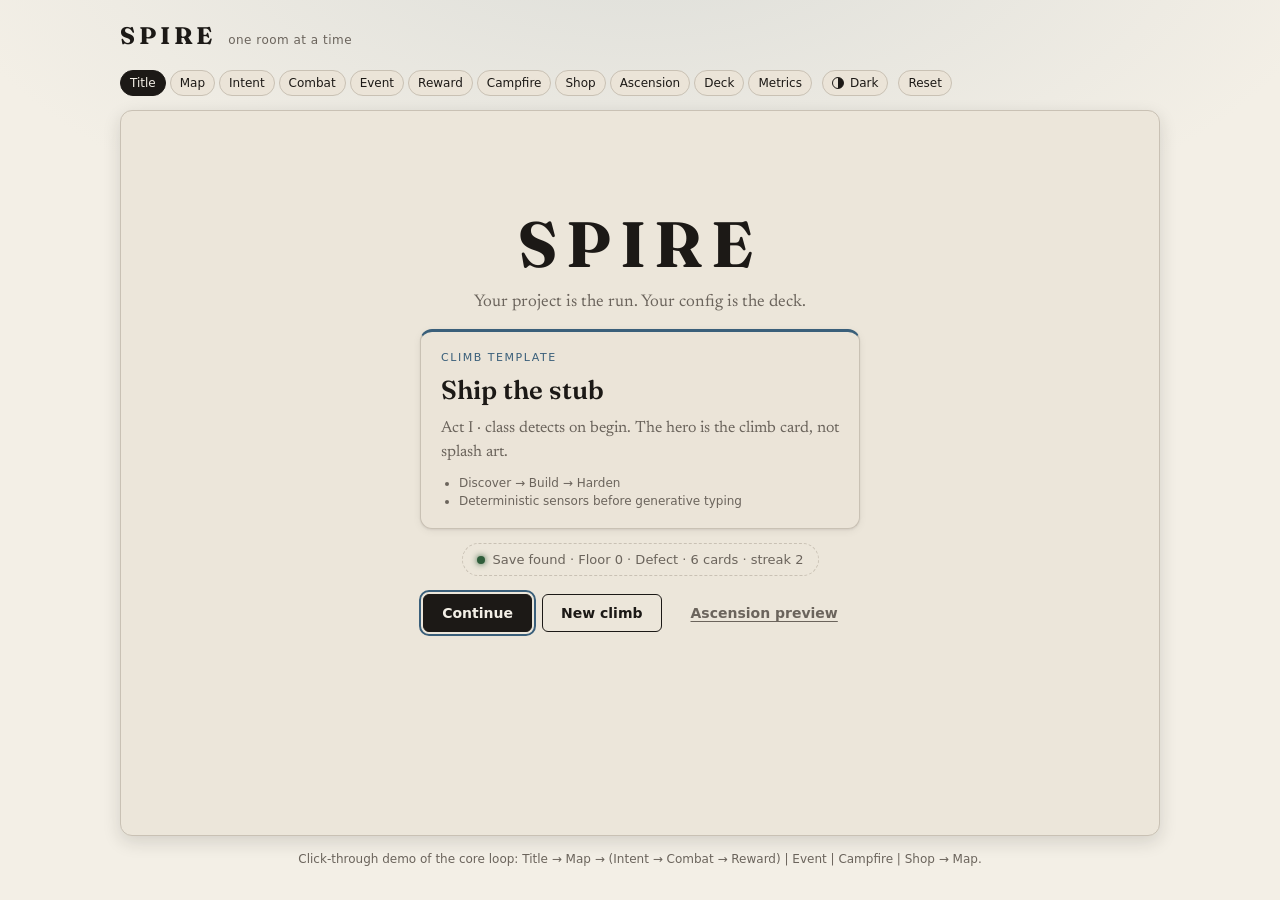
==== commit ae156425: "Merge pull request #10 from hhalperin/cursor/sts-fidelity-map-engine-96cf" ====
--- a/design/spire-ai/ui/demo/index.html
+++ b/design/spire-ai/ui/demo/index.html
@@ -19,7 +19,7 @@
         <span class="wordmark-sub">one room at a time</span>
       </div>
       <div class="topbar-right">
-        <nav class="jump" aria-label="Jump to facet">
+        <nav class="jump" aria-label="Debug harness: jump to facet">
           <button type="button" class="jump-btn" data-go="title">Title</button>
           <button type="button" class="jump-btn" data-go="map">Map</button>
           <button type="button" class="jump-btn" data-go="intent">Intent</button>
@@ -29,8 +29,10 @@
           <button type="button" class="jump-btn" data-go="campfire">Campfire</button>
           <button type="button" class="jump-btn" data-go="shop">Shop</button>
           <button type="button" class="jump-btn" data-go="ascension">Ascension</button>
+          <button type="button" class="jump-btn" data-go="deck">Deck</button>
+          <button type="button" class="jump-btn" data-go="metrics">Metrics</button>
         </nav>
-        <button type="button" class="icon-btn" id="btn-theme" aria-label="Toggle dark theme" title="Toggle theme">
+        <button type="button" class="icon-btn" id="btn-theme" title="Switch colour theme">
           <span class="theme-dot"></span><span id="theme-label">Dark</span>
         </button>
         <button type="button" class="icon-btn" id="btn-reset" title="Reset run">Reset</button>
@@ -44,6 +46,7 @@
       <span class="chrome-item">Floor <strong id="chrome-floor">3</strong></span>
       <span class="chip class-chip" id="chrome-class">Defect</span>
       <span class="chrome-item">Streak <strong id="chrome-streak">2</strong></span>
+      <span class="chrome-item">Deck <strong id="chrome-deck">6/12</strong></span>
       <span class="chrome-item chrome-asc">Ascension <strong id="chrome-asc">10</strong></span>
       <span class="chrome-energy" id="chrome-energy" hidden>
         <span class="chrome-energy-label">Energy</span>
@@ -67,7 +70,7 @@
           <div class="title-wordmark">SPIRE</div>
           <p class="title-tag">Your project is the run. Your config is the deck.</p>
 
-          <article class="climb-card" tabindex="0">
+          <article class="climb-card">
             <div class="climb-card-tag">Climb template</div>
             <h2>Ship the stub</h2>
             <p>Act I · class detects on begin. The hero is the climb card, not splash art.</p>
@@ -95,9 +98,15 @@
         <div class="facet-tab">Map</div>
         <div class="map-layout">
           <div class="map-graph-wrap">
-            <h3 class="section-h">The climb</h3>
-            <div class="map-graph" id="map-graph" role="group" aria-label="Map nodes"></div>
-            <p class="hint">Shapes encode kind — color is secondary. Only reachable nodes are hittable.</p>
+            <div class="boss-header">
+              <span class="boss-label">Act boss</span>
+              <strong id="map-boss">Unclear Requirements</strong>
+              <span class="hint" id="map-act">Act I · seed 0</span>
+            </div>
+            <div class="map-graph" id="map-graph">
+              <div class="map-canvas" id="map-canvas" role="group" aria-label="Map nodes"></div>
+            </div>
+            <p class="hint">Floor 1 at the bottom. You may only move along an edge from where you stand.</p>
           </div>
           <aside class="map-rail">
             <h3 class="section-h">Selected · <span id="map-kind">—</span></h3>
@@ -145,9 +154,11 @@
             <div class="enemy-sigil sm" id="combat-sigil" aria-hidden="true"></div>
             <div class="enemy-info">
               <h2 class="enemy-name" id="combat-name">Flaky Suite</h2>
-              <div class="hp-meter" title="Room stability">
-                <div class="hp-fill" id="combat-hp-fill"></div>
-                <span class="hp-text" id="combat-hp-text">HP</span>
+              <div class="clear-row">
+                <span class="clear-text" id="combat-clear-text">Stability</span>
+                <div class="clear-meter" title="Progress toward this room's acceptance">
+                  <div class="clear-fill" id="combat-clear-fill"></div>
+                </div>
               </div>
               <div class="telegraph" id="combat-telegraph">Telegraph: CI roulette</div>
             </div>
@@ -161,6 +172,7 @@
             <span class="energy-inline">Energy <span class="orb-row" id="combat-orbs"></span></span>
           </div>
           <div class="hand-fan" id="combat-hand"></div>
+          <div class="hand-bench" id="combat-bench"></div>
         </div>
 
         <div class="screen-actions">
@@ -183,10 +195,11 @@
 
       <!-- ---------- REWARD ---------- -->
       <section class="screen" data-screen="reward" data-facet="reward" aria-label="Reward">
-        <div class="facet-tab">Reward · Room cleared</div>
+        <div class="facet-tab" id="reward-tab">Reward · Room cleared</div>
         <button type="button" class="skip-hero" id="btn-skip" data-action="skip-reward">
           <span class="skip-kicker">Skipping is skilled play</span>
-          <span class="skip-main">Skip — take nothing</span>
+          <span class="skip-main" id="skip-main">Skip — take nothing</span>
+          <span class="skip-payout" id="skip-payout">+2 focus</span>
         </button>
         <h3 class="section-h offers-h">Offers</h3>
         <div class="offer-row" id="reward-offers"></div>
@@ -199,13 +212,12 @@
         <div class="camp-hero">
           <div class="camp-flame" aria-hidden="true">🔥</div>
           <div>
-            <h1>Rest</h1>
+            <h1>Campfire</h1>
             <div class="mode-switch" id="camp-modes" role="group" aria-label="Campfire mode">
               <button type="button" class="mode-btn is-on" data-action="camp-mode" data-mode="prune">Prune</button>
-              <button type="button" class="mode-btn" data-action="camp-mode" data-mode="upgrade">Upgrade</button>
-              <button type="button" class="mode-btn" data-action="camp-mode" data-mode="rest">Rest only</button>
-            </div>
-            <p class="hint" id="camp-hint">Burn dead weight. Unplayed cards sort first.</p>
+              <button type="button" class="mode-btn" data-action="camp-mode" data-mode="smith">Smith</button>
+            </div>
+            <p class="hint" id="camp-hint">Prune removes a card for good. Unplayed cards sort first.</p>
           </div>
         </div>
         <div class="camp-list" id="camp-list"></div>
@@ -249,6 +261,76 @@
         </div>
       </section>
 
+      <!-- ---------- DECK ---------- -->
+      <section class="screen" data-screen="deck" data-facet="map" aria-label="Deck">
+        <div class="facet-tab">Deck · the codebase as a run</div>
+        <p class="hint deck-intro">
+          Objects are decided by how they are spent, not by what they are. Silhouette carries the
+          meaning, so every row reads without colour. See <code>../ENTITY_STANDARDS.md</code>.
+        </p>
+        <div class="deck-grid">
+          <section class="deck-group">
+            <h3 class="section-h">Cards · invoked, costs budget <span class="grp-count" id="cnt-cards">0</span></h3>
+            <p class="grp-note">Skills and playbooks in <code>.claude/skills/</code>. Each one costs attention every time it is considered, which is why the deck has a cap.</p>
+            <div class="obj-row" id="obj-cards"></div>
+          </section>
+          <section class="deck-group">
+            <h3 class="section-h">Relics · always on <span class="grp-count" id="cnt-relics">0</span></h3>
+            <p class="grp-note">Rules in <code>CLAUDE.md</code> and standing tooling. Never invoked, free to carry, expensive to violate.</p>
+            <div class="obj-row" id="obj-relics"></div>
+          </section>
+          <section class="deck-group">
+            <h3 class="section-h">Powers · fire on an event <span class="grp-count" id="cnt-powers">0</span></h3>
+            <p class="grp-note">Hooks. They act without you choosing, so they are not cards.</p>
+            <div class="obj-row" id="obj-powers"></div>
+          </section>
+          <section class="deck-group">
+            <h3 class="section-h">Potions · consumed once <span class="grp-count" id="cnt-potions">0</span></h3>
+            <p class="grp-note">One-shot diagnostics. A bisect, a profiler run, a spike. Cannot be hoarded.</p>
+            <div class="obj-row" id="obj-potions"></div>
+          </section>
+          <section class="deck-group">
+            <h3 class="section-h">Curses · cost you continuously <span class="grp-count" id="cnt-curses">0</span></h3>
+            <p class="grp-note">Debt you agreed to carry. Never hidden, always at full contrast.</p>
+            <div class="obj-row" id="obj-curses"></div>
+          </section>
+        </div>
+      </section>
+
+      <!-- ---------- METRICS ---------- -->
+      <section class="screen" data-screen="metrics" data-facet="ascension" aria-label="Metrics">
+        <div class="facet-tab">Metrics · run report</div>
+        <div class="metrics-grid">
+          <section class="metric-card">
+            <h3 class="section-h">Cost <span class="illustrative">illustrative</span></h3>
+            <p class="grp-note">What this climb has spent. Trends, not snapshots.
+              Not wired to a real meter yet.</p>
+            <div class="bars" id="m-cost"></div>
+            <div class="metric-foot">
+              <span>Total <strong id="m-cost-total">—</strong></span>
+              <span>Per room <strong id="m-cost-room">—</strong></span>
+            </div>
+          </section>
+          <section class="metric-card">
+            <h3 class="section-h">Quality <span class="illustrative">illustrative</span></h3>
+            <p class="grp-note">Is the codebase better than when the climb started.
+              These series are placeholders, not readings from this repo.</p>
+            <div class="trends" id="m-quality"></div>
+          </section>
+          <section class="metric-card">
+            <h3 class="section-h">Discipline <span class="live">live</span></h3>
+            <p class="grp-note">Whether the run is being played well. These four come from
+              the run state, so they move as you climb.</p>
+            <div class="gauges" id="m-discipline"></div>
+          </section>
+        </div>
+        <p class="caption">
+          Any metric that cannot be measured from the repository or the run log does not belong
+          here. Cost and Quality above are marked illustrative because nothing reads the
+          repository yet. Discipline is real run state.
+        </p>
+      </section>
+
     </main>
 
     <footer class="foot">
@@ -262,6 +344,7 @@
   <!-- toast -->
   <div class="toast" id="toast" role="status" aria-live="polite"></div>
 
+  <script src="mapdata.js"></script>
   <script src="demo.js"></script>
 </body>
 </html>
--- a/design/spire-ai/ui/demo/demo.css
+++ b/design/spire-ai/ui/demo/demo.css
@@ -16,6 +16,11 @@
   --danger: #8f2d2d;
   --safe: #2f5d3a;
   --gold: #9a7b34;
+  /* Darker variants for small text. The accents above stay as fills, where
+     they pass; as 10-13px text they measured between 2.7:1 and 3.9:1. */
+  --safe-text: #1f4a2b;
+  --gold-text: #6b5320;
+  --campfire-text: #7d4520;
 
   /* class accents */
   --class-defect: #3a5f7a;
@@ -29,13 +34,23 @@
   --facet-intent: #8a4b2e;
   --facet-combat: #8f2d2d;
   --facet-reward: #2f5d3a;
-  --facet-campfire: #a65d2e;
+  --facet-campfire: #9c5527;
   --facet-shop: #5c4d7a;
   --facet-ascension: #1c1916;
   --facet-event: #4a6741;
 
   --facet: var(--facet-map);
   --facet-tint: color-mix(in srgb, var(--facet) 12%, var(--paper));
+
+  /* Room type is the most repeated signal in the UI, so it owns its own scale
+     and nothing else may use these hues as a primary. */
+  --room-bug: #8f2d2d;
+  --room-feature: #3a5f7a;
+  --room-refactor: #5c4d7a;
+  --room-design: #4a4a6a;
+  --room-docs: #4a6741;
+  --room-infra: #8a4b2e;
+  --room-orient: #6b645c;
 
   /* structure */
   --radius: 6px;
@@ -69,6 +84,9 @@
   --danger: #d06a5b;
   --safe: #6fae7d;
   --gold: #d8b25f;
+  --safe-text: #8fd3a1;
+  --gold-text: #e4c47c;
+  --campfire-text: #eaa86e;
 
   --class-defect: #7fb0d0;
   --facet-map: #7fb0d0;
@@ -84,6 +102,14 @@
   --shadow-2: 0 8px 24px rgba(0, 0, 0, 0.55);
   --shadow-card: 0 14px 34px rgba(0, 0, 0, 0.6);
   --facet-tint: color-mix(in srgb, var(--facet) 16%, var(--paper));
+
+  --room-bug: #d76a5f;
+  --room-feature: #7fb0d0;
+  --room-refactor: #a996d6;
+  --room-design: #9a9ad0;
+  --room-docs: #8fb583;
+  --room-infra: #d79a6a;
+  --room-orient: #9a9084;
 }
 
 * { box-sizing: border-box; }
@@ -199,8 +225,14 @@
 .banner-mark { color: var(--facet-combat); animation: pulse 1.6s var(--ease) infinite; }
 .banner-text { font-weight: 600; letter-spacing: 0.02em; }
 .banner-actions { margin-left: auto; display: flex; gap: 10px; align-items: center; }
-.banner-actions a { color: var(--ink); font-weight: 600; cursor: pointer; }
-.banner-actions .flee-link { color: var(--danger); }
+.banner-btn {
+  font-family: var(--font-ui); font-size: 12px; font-weight: 600;
+  border: 1px solid var(--ink); border-radius: var(--radius);
+  background: var(--paper); color: var(--ink); padding: 4px 10px; cursor: pointer;
+}
+.banner-btn:hover { background: var(--panel-2); }
+.banner-btn:focus-visible { outline: 2px solid var(--ink); outline-offset: 2px; }
+.banner-btn.flee-link { border-color: var(--danger); color: var(--danger); background: transparent; }
 
 /* ============================ STAGE ============================ */
 .stage {
@@ -209,7 +241,7 @@
   border-radius: var(--radius-lg);
   background: var(--paper-2);
   box-shadow: var(--shadow-2);
-  min-height: 560px;
+  min-height: 620px;
   overflow: hidden;
   flex: 1;
 }
@@ -219,7 +251,7 @@
   flex-direction: column;
   gap: 16px;
   padding: 26px 28px 24px;
-  min-height: 560px;
+  min-height: 620px;
 }
 .screen.is-active { display: flex; animation: screen-in var(--t-mid) var(--ease); }
 
@@ -286,52 +318,105 @@
 .title-actions { display: flex; gap: 10px; flex-wrap: wrap; justify-content: center; margin-top: 4px; }
 
 /* ============================ MAP ============================ */
-.map-layout { display: grid; grid-template-columns: 1.5fr 1fr; gap: 22px; flex: 1; }
-.map-graph-wrap { display: flex; flex-direction: column; gap: 12px; }
+/* The graph is wide, so it gets its own full-width row and the detail rail
+   sits beneath it rather than squeezing it into a column. */
+.map-layout { display: flex; flex-direction: column; gap: 16px; flex: 1; min-height: 0; }
+.map-graph-wrap { display: flex; flex-direction: column; gap: 10px; min-height: 0; }
+
+.boss-header {
+  display: flex; align-items: baseline; gap: 10px; flex-wrap: wrap;
+  border: 1px solid var(--line); border-top: 3px solid var(--facet-map);
+  border-radius: var(--radius); background: var(--panel); padding: 10px 14px;
+}
+.boss-label {
+  font-family: var(--font-ui); font-size: 10px; letter-spacing: 0.14em;
+  text-transform: uppercase; color: var(--facet-map);
+}
+.boss-header strong { font-family: var(--font-display); font-size: 18px; }
+.boss-header .hint { margin-left: auto; }
+
+/* No inner scrollbar. The whole act is visible and the page scrolls if it has
+   to, because two nested scroll areas is one too many and cramming 15 floors
+   into a short panel put the click targets on top of each other. */
 .map-graph {
-  position: relative; flex: 1;
-  display: flex; align-items: center; gap: 0; flex-wrap: nowrap;
-  padding: 24px 8px; overflow-x: auto;
+  position: relative;
   border: 1px solid var(--line); border-radius: var(--radius-lg);
-  background:
-    linear-gradient(90deg, transparent, color-mix(in srgb, var(--facet-map) 5%, transparent)),
-    var(--panel);
-}
-.map-seg { display: flex; align-items: center; }
-.map-link { width: 34px; height: 3px; background: var(--line); border-radius: 3px; }
-.map-link.lit { background: var(--facet-map); }
-.node {
-  position: relative; flex: none;
-  width: 52px; height: 52px;
+  background: var(--panel);
+  padding: 16px 10px;
+}
+/* Lane spacing has to clear the node diameter with room to spare, or adjacent
+   lanes become one click target. */
+.map-canvas { position: relative; height: calc(var(--lanes, 7) * 42px); }
+.map-edges { position: absolute; inset: 0; width: 100%; height: 100%; pointer-events: none; }
+.map-edge { stroke: var(--line); stroke-width: 1.5; opacity: 0.55; }
+.map-edge.lit { stroke: var(--facet-map); stroke-width: 2.5; opacity: 1; }
+/* The edges you may actually take next. */
+.map-edge.open { stroke: var(--facet-map); stroke-width: 3; opacity: 1; }
+
+.mnode {
+  position: absolute; transform: translate(-50%, -50%);
+  width: 24px; height: 24px; padding: 0; font-size: 11px;
   display: grid; place-items: center;
-  border: 2px solid var(--ink); background: var(--panel-2);
-  color: var(--ink); font-family: var(--font-ui); font-size: 11px; font-weight: 600;
-  cursor: pointer; appearance: none;
-  transition: transform var(--t-fast) var(--ease), box-shadow var(--t-fast) var(--ease), background-color var(--t-fast) var(--ease);
-}
-.node.circle { border-radius: 50%; }
-.node.diamond { border-radius: 4px; transform: rotate(45deg); }
-.node.diamond span { transform: rotate(-45deg); }
-.node.hex { clip-path: polygon(25% 6%, 75% 6%, 100% 50%, 75% 94%, 25% 94%, 0 50%); }
-.node.camp { border-radius: 12px; }
-.node.boss { width: 66px; height: 66px; border-width: 3px; border-radius: 50%; box-shadow: inset 0 0 0 3px var(--paper-2); }
-.node.done { opacity: 0.4; border-style: dashed; }
-.node.reachable { border-color: var(--facet-map); box-shadow: 0 0 0 4px color-mix(in srgb, var(--facet-map) 22%, transparent); animation: node-pulse 2s var(--ease) infinite; }
-.node.reachable.circle, .node.reachable.diamond, .node.reachable.hex, .node.reachable.camp, .node.reachable.boss { color: var(--facet-map); }
-.node:hover:not(:disabled) { transform: scale(1.08); }
-.node.diamond:hover:not(:disabled) { transform: rotate(45deg) scale(1.08); }
-.node.selected { background: var(--facet-map); color: var(--paper); border-color: var(--facet-map); animation: none; }
-.node.selected span { color: var(--paper); }
-.node:disabled { cursor: not-allowed; }
-.node:not(.reachable):not(.selected):disabled { opacity: 0.34; }
-.node:focus-visible { outline: 2px solid var(--facet-map); outline-offset: 3px; }
+  border: 2px solid var(--line); border-radius: 50%;
+  background: var(--paper-2); color: var(--muted);
+  font-family: var(--font-ui); font-size: 13px; line-height: 1;
+  cursor: not-allowed; appearance: none;
+  transition: transform var(--t-fast) var(--ease), box-shadow var(--t-fast) var(--ease),
+    background-color var(--t-fast) var(--ease), border-color var(--t-fast) var(--ease);
+}
+.mnode.k-elite { width: 30px; height: 30px; font-size: 13px; box-shadow: inset 0 0 0 2px var(--paper-2); }
+.mnode.k-boss { width: 34px; height: 34px; font-size: 15px; border-width: 3px; border-color: var(--ink); color: var(--ink); }
+.mnode.k-rest { border-radius: 7px; }
+.mnode.k-shop {
+  clip-path: polygon(25% 5%, 75% 5%, 100% 50%, 75% 95%, 25% 95%, 0 50%);
+  border-radius: 0;
+}
+.mnode.k-unknown { clip-path: polygon(50% 0, 100% 50%, 50% 100%, 0 50%); border-radius: 0; }
+.mnode.k-treasure { border-radius: 3px; }
+
+/* Unreachable nodes recede hard, so the reachable set reads instantly. */
+.mnode { opacity: 0.28; }
+.mnode.cleared {
+  opacity: 0.8; border-color: var(--facet-map); color: var(--facet-map);
+  background: var(--panel-2);
+}
+.mnode.current {
+  opacity: 1; border-color: var(--ink); color: var(--paper); background: var(--ink);
+  box-shadow: 0 0 0 4px color-mix(in srgb, var(--facet-map) 30%, transparent);
+  transform: translate(-50%, -50%) scale(1.15);
+}
+.mnode.legal {
+  opacity: 1; cursor: pointer; border-color: var(--facet-map); color: var(--ink);
+  background: var(--paper); border-width: 3px;
+  animation: node-pulse 2.2s var(--ease) infinite;
+}
+.mnode.legal:hover { transform: translate(-50%, -50%) scale(1.3); }
+.mnode.selected {
+  opacity: 1; background: var(--facet-map); color: var(--paper);
+  border-color: var(--facet-map);
+  animation: none; transform: translate(-50%, -50%) scale(1.3);
+}
+.mnode:focus-visible { outline: 2px solid var(--ink); outline-offset: 3px; }
+
+/* Sits below the current node, in space already walked, so it never covers a
+   node you still have to click. */
+.you-are-here {
+  position: absolute; transform: translate(-50%, 0);
+  font-family: var(--font-ui); font-size: 9px; letter-spacing: 0.08em;
+  text-transform: uppercase; color: var(--paper); background: var(--ink);
+  padding: 1px 6px; border-radius: 999px; white-space: nowrap; pointer-events: none;
+}
 
 .map-rail {
   border: 1px solid var(--line); border-radius: var(--radius-lg);
-  background: var(--panel); padding: 18px; display: flex; flex-direction: column;
-}
-.map-title { font-family: var(--font-body); font-size: 18px; margin: 8px 0 6px; }
-.map-prior { font-family: var(--font-ui); font-size: 13px; color: var(--muted); margin: 0 0 6px; }
+  background: var(--panel); padding: 16px 18px;
+  display: grid; grid-template-columns: 1fr auto; gap: 4px 20px; align-items: center;
+}
+.map-rail .section-h { grid-column: 1; }
+.map-rail .rail-actions { grid-column: 2; grid-row: 1 / span 3; margin-top: 0; }
+.map-title { font-family: var(--font-body); font-size: 17px; margin: 0; grid-column: 1; }
+.map-prior { font-family: var(--font-ui); font-size: 13px; color: var(--muted); margin: 0; grid-column: 1; }
+.map-rail .hint { grid-column: 1; }
 
 /* ============================ INTENT ============================ */
 .intent-hero { display: flex; align-items: center; gap: 18px; }
@@ -379,19 +464,21 @@
 .enemy-block { display: flex; gap: 16px; align-items: center; }
 .enemy-info { flex: 1; }
 .enemy-info .enemy-name { font-size: 24px; }
-.hp-meter {
-  position: relative; height: 20px; margin: 8px 0;
+.clear-row { display: flex; align-items: center; gap: 10px; margin: 8px 0; }
+.clear-meter {
+  position: relative; flex: 1; height: 16px;
   border: 1.5px solid var(--ink); border-radius: 999px; overflow: hidden; background: var(--panel-2);
 }
-.hp-fill {
+.clear-fill {
   position: absolute; inset: 0; right: auto; width: 100%;
   background: linear-gradient(90deg, var(--facet-combat), color-mix(in srgb, var(--facet-combat) 70%, var(--danger)));
   transition: width var(--t-slow) var(--ease);
 }
-.hp-text {
-  position: absolute; inset: 0; display: grid; place-items: center;
-  font-family: var(--font-ui); font-size: 11px; font-weight: 600; color: var(--paper);
-  mix-blend-mode: difference;
+/* Beside the bar, not over it. Overlaying needed mix-blend-mode, which
+   inverted to near-black on a near-black track in dark theme. */
+.clear-text {
+  flex: none; min-width: 8.5em;
+  font-family: var(--font-ui); font-size: 12px; font-weight: 600; color: var(--ink);
 }
 .telegraph { font-family: var(--font-ui); font-size: 13px; color: var(--facet-combat); font-weight: 600; }
 .combat-log { font-family: var(--font-mono); font-size: 12px; color: var(--muted); margin: 0; min-height: 1.4em; }
@@ -440,9 +527,30 @@
 .play-card h4 { font-family: var(--font-display); font-size: 15px; margin: 8px 0 6px; }
 .play-card .body { font-size: 13px; color: var(--ink-soft); }
 .play-card .rtype { position: absolute; bottom: 10px; left: 12px; font-family: var(--font-ui); font-size: 10px; letter-spacing: 0.1em; text-transform: uppercase; color: var(--muted); }
-.play-card:disabled { cursor: not-allowed; }
-.play-card.illegal { filter: grayscale(0.85); opacity: 0.5; }
-.play-card.too-costly { opacity: 0.55; }
+.play-card:disabled { cursor: not-allowed; opacity: 0.3; }
+/* Legal but unaffordable. Still clickable so it can say why. */
+.play-card[aria-disabled="true"] { filter: grayscale(0.6); opacity: 0.6; cursor: help; }
+.play-card[aria-disabled="true"]:hover {
+  transform: translateX(var(--tx)) translateY(-10px) rotate(var(--rot));
+  opacity: 0.85;
+}
+
+/* Cards that are not legal in this room. Deliberately not card-shaped, so
+   nobody mistakes them for something they can play. */
+.hand-bench {
+  display: flex; flex-wrap: wrap; gap: 8px; align-items: center;
+  padding-top: 10px; border-top: 1px dashed var(--line);
+}
+.bench-label {
+  font-family: var(--font-ui); font-size: 11px; letter-spacing: 0.1em;
+  text-transform: uppercase; color: var(--muted);
+}
+.bench-chip {
+  font-family: var(--font-ui); font-size: 12px; color: var(--muted);
+  border: 1px solid var(--line); border-radius: 4px;
+  padding: 3px 9px; background: var(--panel);
+}
+.bench-rooms { opacity: 0.65; font-size: 10px; }
 .play-card.committing { animation: card-commit var(--t-slow) var(--ease); }
 
 /* ============================ EVENT ============================ */
@@ -473,8 +581,14 @@
 }
 .skip-hero:hover { transform: translateY(-2px); box-shadow: var(--shadow-2); }
 .skip-hero:focus-visible { outline: 3px solid var(--safe); outline-offset: 3px; }
-.skip-kicker { font-family: var(--font-ui); font-size: 12px; letter-spacing: 0.12em; text-transform: uppercase; color: var(--safe); }
+.skip-kicker { font-family: var(--font-ui); font-size: 12px; letter-spacing: 0.12em; text-transform: uppercase; color: var(--safe-text); }
 .skip-main { font-family: var(--font-display); font-size: 30px; font-weight: 700; }
+/* Refusal has to pay a number, or discipline never feels like a win. */
+.skip-payout {
+  font-family: var(--font-ui); font-size: 13px; font-weight: 600;
+  color: var(--paper); background: var(--safe);
+  padding: 3px 12px; border-radius: 999px;
+}
 .offers-h { margin-top: 4px; }
 .offer-row { display: flex; gap: 14px; flex-wrap: wrap; }
 .offer {
@@ -522,7 +636,7 @@
 .deck-row:disabled { cursor: default; }
 .deck-row.selected { background: color-mix(in srgb, var(--facet-campfire) 16%, var(--panel)); box-shadow: inset 3px 0 0 var(--facet-campfire); }
 .deck-row .meta { font-family: var(--font-ui); font-size: 12px; color: var(--muted); }
-.deck-row .unplayed { color: var(--facet-campfire); font-weight: 600; }
+.deck-row .unplayed { color: var(--campfire-text); font-weight: 600; }
 
 /* ============================ SHOP ============================ */
 .pack-hero { display: flex; gap: 16px; align-items: center; }
@@ -546,7 +660,7 @@
 .ware .kind { font-family: var(--font-ui); font-size: 11px; letter-spacing: 0.1em; text-transform: uppercase; color: var(--muted); }
 .ware .price {
   position: absolute; top: 12px; right: 12px;
-  font-family: var(--font-ui); font-weight: 700; font-size: 13px; color: var(--gold);
+  font-family: var(--font-ui); font-weight: 700; font-size: 13px; color: var(--gold-text);
   display: inline-flex; align-items: center; gap: 4px;
 }
 .ware .price::before { content: "◆"; }
@@ -568,6 +682,166 @@
 .asc-detail { border: 1px solid var(--line); border-radius: var(--radius-lg); background: var(--panel); padding: 18px; display: flex; flex-direction: column; }
 .asc-detail p { color: var(--ink-soft); }
 
+/* ============================ ENTITY STANDARDS ============================
+   Silhouette carries the meaning so objects survive greyscale. Accent is
+   always secondary. See ../ENTITY_STANDARDS.md. */
+
+.deck-intro { max-width: 68ch; }
+.deck-grid { display: flex; flex-direction: column; gap: 20px; overflow-y: auto; }
+.deck-group { border-top: 1px solid var(--line); padding-top: 12px; }
+.grp-count {
+  font-family: var(--font-ui); font-size: 11px; color: var(--paper);
+  background: var(--muted); border-radius: 999px; padding: 1px 8px; margin-left: 6px;
+}
+.grp-note { font-family: var(--font-ui); font-size: 12px; color: var(--muted); margin: 4px 0 10px; max-width: 70ch; }
+.obj-row { display: flex; gap: 12px; flex-wrap: wrap; align-items: flex-start; }
+
+/* Card: tall rounded rectangle, cost pip, rarity notch. */
+.o-card {
+  position: relative; width: 150px; min-height: 132px;
+  border: 1px solid var(--ink); border-radius: 12px;
+  background: linear-gradient(180deg, var(--paper), var(--panel));
+  padding: 14px 12px 24px; box-shadow: var(--shadow-1);
+}
+.o-card .cost {
+  position: absolute; top: -10px; left: -10px;
+  width: 30px; height: 30px; border-radius: 50%;
+  display: grid; place-items: center;
+  font-family: var(--font-ui); font-weight: 700; font-size: 13px;
+  color: var(--paper); background: var(--ink);
+  border: 2px solid var(--paper); box-shadow: var(--shadow-1);
+}
+.o-card .notch {
+  position: absolute; top: 10px; right: 10px;
+  width: 10px; height: 10px; transform: rotate(45deg); border: 1.5px solid var(--ink);
+}
+.o-card.uncommon .notch { background: var(--class-defect); border-color: var(--class-defect); }
+.o-card.rare .notch { background: var(--gold); border-color: var(--gold); }
+.o-card h4 { font-family: var(--font-display); font-size: 14px; margin: 6px 0 6px; }
+.o-card .rooms { display: flex; gap: 4px; flex-wrap: wrap; margin-top: 6px; }
+.o-card .meta {
+  position: absolute; bottom: 8px; left: 12px;
+  font-family: var(--font-ui); font-size: 10px; letter-spacing: 0.08em;
+  text-transform: uppercase; color: var(--muted);
+}
+
+/* Relic: circle with a ring. */
+.o-relic { display: flex; gap: 10px; align-items: flex-start; width: 260px; }
+.o-relic .sil {
+  width: 38px; height: 38px; flex: none; border-radius: 50%;
+  border: 2px solid var(--class-defect);
+  box-shadow: inset 0 0 0 3px var(--paper-2);
+  display: grid; place-items: center; color: var(--class-defect); font-size: 14px;
+  background: var(--panel);
+}
+.o-relic .rule { font-size: 13px; line-height: 1.4; }
+.o-relic .name { font-family: var(--font-display); font-size: 14px; font-weight: 600; }
+
+/* Power: hexagon. */
+.o-power { display: flex; gap: 10px; align-items: flex-start; width: 260px; }
+.o-power .sil {
+  width: 38px; height: 38px; flex: none;
+  clip-path: polygon(25% 6%, 75% 6%, 100% 50%, 75% 94%, 25% 94%, 0 50%);
+  background: var(--facet-campfire); color: var(--paper);
+  display: grid; place-items: center; font-size: 14px;
+}
+.o-power .name { font-family: var(--font-display); font-size: 14px; font-weight: 600; }
+.o-power .evt { font-family: var(--font-mono); font-size: 11px; color: var(--muted); }
+
+/* Potion: downward flask with a narrow base. */
+.o-potion { width: 132px; text-align: center; }
+.o-potion .sil {
+  width: 44px; height: 44px; margin: 0 auto 6px;
+  clip-path: polygon(12% 0, 88% 0, 62% 46%, 62% 100%, 38% 100%, 38% 46%);
+  background: var(--facet-reward);
+}
+.o-potion.diag .sil { background: var(--facet-shop); }
+.o-potion.perf .sil { background: var(--facet-intent); }
+.o-potion .name { font-family: var(--font-display); font-size: 13px; font-weight: 600; }
+.o-potion .uses { font-family: var(--font-ui); font-size: 11px; color: var(--muted); }
+
+/* Curse: torn rectangle, dashed, danger. */
+.o-curse {
+  width: 240px; padding: 10px 12px;
+  border: 2px dashed var(--danger); color: var(--ink);
+  background: color-mix(in srgb, var(--danger) 8%, var(--paper));
+  clip-path: polygon(0 0, 100% 0, 100% 88%, 92% 100%, 0 100%);
+}
+.o-curse .name {
+  font-family: var(--font-display); font-size: 14px; font-weight: 600; color: var(--danger);
+}
+.o-curse .cost-line { font-family: var(--font-ui); font-size: 11px; color: var(--muted); }
+
+/* Room-type chips. Colour is never the only signal. */
+.room-chip {
+  font-family: var(--font-ui); font-size: 10px; letter-spacing: 0.04em;
+  padding: 1px 7px; border-radius: 999px;
+  border: 1px solid currentColor;
+}
+.rt-bug { color: var(--room-bug); }
+.rt-feature { color: var(--room-feature); }
+.rt-refactor { color: var(--room-refactor); }
+.rt-design { color: var(--room-design); }
+.rt-docs { color: var(--room-docs); }
+.rt-infra { color: var(--room-infra); }
+.rt-orient { color: var(--room-orient); }
+
+.empty-note { font-family: var(--font-ui); font-size: 12px; color: var(--muted); font-style: italic; }
+
+/* ============================ METRICS ============================ */
+.metrics-grid { display: grid; grid-template-columns: repeat(auto-fit, minmax(260px, 1fr)); gap: 18px; }
+.metric-card {
+  border: 1px solid var(--line); border-top: 3px solid var(--facet);
+  border-radius: var(--radius-lg); background: var(--panel); padding: 16px;
+}
+.bars { display: flex; align-items: flex-end; gap: 10px; height: 130px; margin-top: 8px; }
+.bar-wrap { flex: 1; display: flex; flex-direction: column; align-items: center; gap: 6px; height: 100%; justify-content: flex-end; }
+.bar {
+  width: 100%; border-radius: 4px 4px 0 0;
+  background: linear-gradient(180deg, var(--facet), color-mix(in srgb, var(--facet) 55%, var(--panel)));
+  transition: height var(--t-slow) var(--ease);
+}
+.bar-label { font-family: var(--font-ui); font-size: 10px; color: var(--muted); }
+.bar-value { font-family: var(--font-ui); font-size: 11px; font-weight: 600; }
+.illustrative, .live {
+  font-family: var(--font-ui); font-size: 9px; font-weight: 600;
+  letter-spacing: 0.1em; text-transform: uppercase;
+  padding: 2px 7px; border-radius: 999px; margin-left: 6px; vertical-align: middle;
+}
+/* A fake number has to be labelled where the number is, not in a footnote. */
+.illustrative { color: var(--paper); background: var(--danger); }
+.live { color: var(--paper); background: var(--safe); }
+
+.metric-foot {
+  display: flex; justify-content: space-between; gap: 10px; margin-top: 12px;
+  padding-top: 10px; border-top: 1px solid var(--line);
+  font-family: var(--font-ui); font-size: 12px; color: var(--muted);
+}
+.metric-foot strong { color: var(--ink); }
+
+.trends { display: flex; flex-direction: column; gap: 12px; margin-top: 8px; }
+.trend { display: grid; grid-template-columns: 1fr auto; gap: 4px 10px; align-items: center; }
+.trend-name { font-family: var(--font-ui); font-size: 12px; }
+.trend-val { font-family: var(--font-ui); font-size: 12px; font-weight: 700; }
+.trend-val.up { color: var(--safe); }
+.trend-val.down { color: var(--danger); }
+.spark { grid-column: 1 / -1; display: flex; align-items: flex-end; gap: 2px; height: 26px; }
+.spark span { flex: 1; background: var(--muted); border-radius: 1px; opacity: 0.55; }
+.spark span:last-child { background: var(--facet); opacity: 1; }
+
+.gauges { display: flex; flex-direction: column; gap: 12px; margin-top: 8px; }
+.gauge { display: flex; flex-direction: column; gap: 4px; }
+.gauge-head {
+  display: flex; justify-content: space-between;
+  font-family: var(--font-ui); font-size: 12px;
+}
+.gauge-head strong { font-weight: 700; }
+.gauge-track { height: 8px; border-radius: 999px; background: var(--panel-2); overflow: hidden; }
+.gauge-fill { height: 100%; border-radius: 999px; background: var(--facet); }
+.gauge-fill.warn { background: var(--danger); }
+.gauge-fill.good { background: var(--safe); }
+.gauge-note { font-family: var(--font-ui); font-size: 11px; color: var(--muted); }
+
 /* ============================ FANFARE / TOAST ============================ */
 .fanfare {
   position: fixed; inset: 0; display: grid; place-items: center;
@@ -598,7 +872,10 @@
 @keyframes intent-reveal { from { opacity: 0; transform: translateX(-12px); } to { opacity: 1; transform: translateX(0); } }
 @keyframes card-commit { 0% { transform: translateY(-28px) scale(1.06); } 40% { transform: translateY(-90px) scale(1.1); opacity: 1; } 100% { transform: translateY(-140px) scale(0.9); opacity: 0; } }
 @keyframes pulse { 0%, 100% { opacity: 1; } 50% { opacity: 0.35; } }
-@keyframes node-pulse { 0%, 100% { box-shadow: 0 0 0 4px color-mix(in srgb, var(--facet-map) 22%, transparent); } 50% { box-shadow: 0 0 0 8px color-mix(in srgb, var(--facet-map) 10%, transparent); } }
+@keyframes node-pulse {
+  0%, 100% { box-shadow: 0 0 0 3px color-mix(in srgb, var(--facet-map) 26%, transparent); }
+  50% { box-shadow: 0 0 0 7px color-mix(in srgb, var(--facet-map) 10%, transparent); }
+}
 @keyframes stamp { 0% { opacity: 0; transform: rotate(-6deg) scale(1.5); } 30% { opacity: 1; } 100% { opacity: 1; transform: rotate(-6deg) scale(1); } }
 
 /* ============================ RESPONSIVE ============================ */
